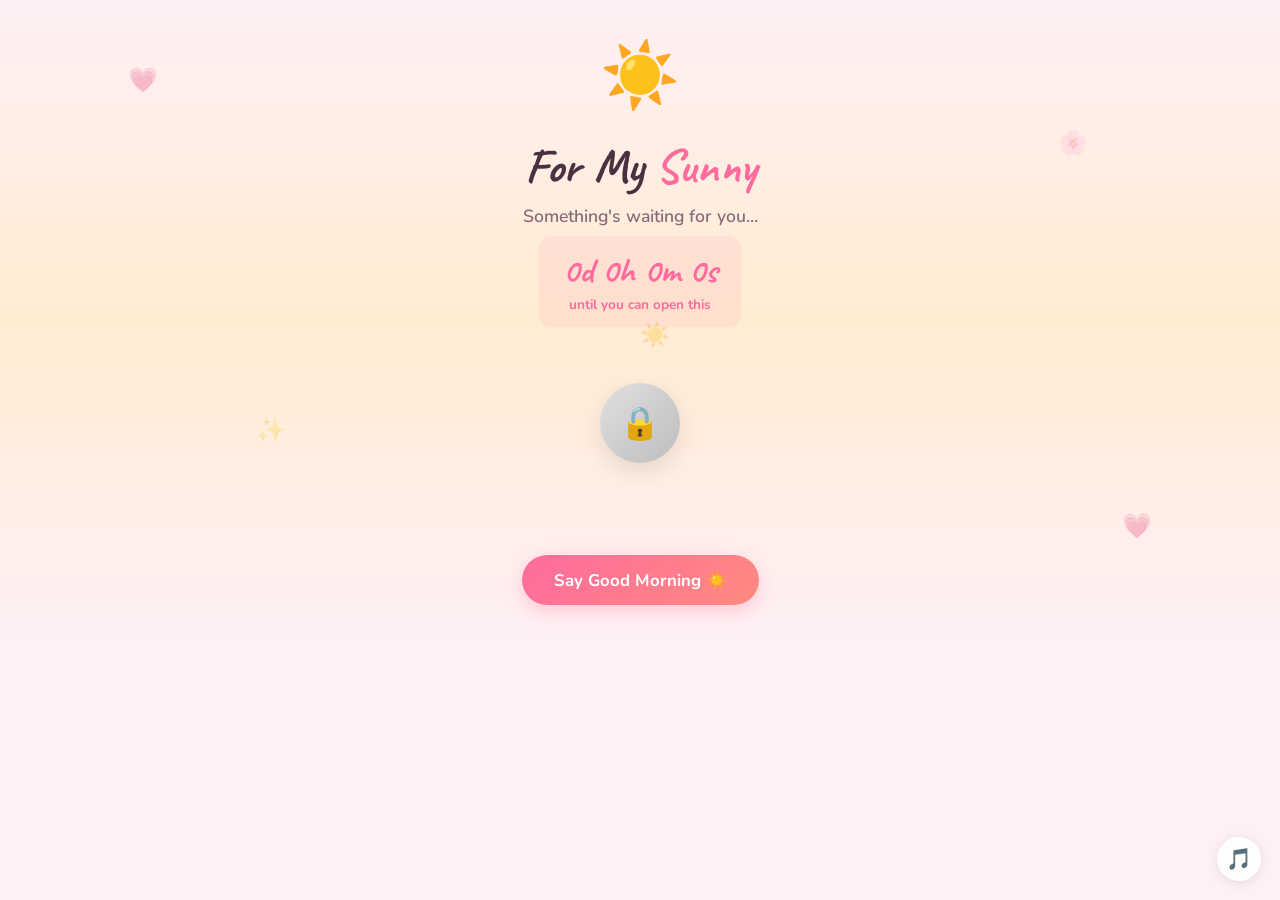
==== index.html @ bcb85e33 "Fix ended event: remove and re-add listeners on src change, add error fallback" ====
<!DOCTYPE html>
<html lang="en">
<head>
    <meta charset="UTF-8">
    <meta name="viewport" content="width=device-width, initial-scale=1.0, maximum-scale=1.0, user-scalable=no, viewport-fit=cover">
    <meta name="apple-mobile-web-app-capable" content="yes">
    <meta name="apple-mobile-web-app-status-bar-style" content="black-translucent">
    <meta name="apple-mobile-web-app-title" content="For Sunny ☀️">
    <meta name="theme-color" content="#fff0f5">
    <title>For Sunny ☀️</title>
    <link rel="preconnect" href="https://fonts.googleapis.com">
    <link rel="preconnect" href="https://fonts.gstatic.com" crossorigin>
    <link href="https://fonts.googleapis.com/css2?family=Nunito:wght@400;600;700;800&family=Caveat:wght@500;700&display=swap" rel="stylesheet">
    <link rel="stylesheet" href="styles.css?v=9">
</head>
<body>
    <div class="app">
        <!-- Locked Countdown Page (shows before Aug 23) -->
        <section id="locked-page" class="landing">
            <div class="landing-content">
                <div class="sun-icon">☀️</div>
                <h1 class="landing-title">For My <span class="highlight">Sunny</span></h1>
                <p class="landing-subtitle">Something's waiting for you...</p>
                <div class="countdown-display">
                    <div id="countdown-timer" style="font-family:'Caveat',cursive; font-size:2.2rem; color:#ff6b9d; font-weight:700;"></div>
                    <span id="countdown-label" style="font-size:0.85rem;">until you can open this</span>
                </div>
                <button class="locked-btn" id="locked-btn" onclick="tapLocked()">🔒</button>
                <p class="locked-message" id="locked-message"></p>
                <div class="button-row" id="button-row">
                    <button class="checkin-btn" id="checkin-btn" onclick="tapCheckin()"></button>
                </div>
                <p class="checkin-response" id="checkin-response"></p>
                <button class="music-btn" id="music-btn" onclick="toggleMusic()" style="display:none;">🎵</button>
            </div>
            <!-- Stickers -->
            <!-- <img src="stickers/sticker1.webp" class="floating-sticker sticker-1" onclick="tapSticker(this, 'grow')" alt=""> -->
            <!-- <img src="stickers/sticker2.webp" class="floating-sticker sticker-2" onclick="tapSticker(this, 'backflip')" alt=""> -->
            <!-- <img src="stickers/sticker3.webp" class="floating-sticker sticker-3" onclick="tapSticker(this, 'angry')" alt=""> -->
            <div class="floating-hearts">
                <span>💗</span><span>🌸</span><span>✨</span><span>💗</span><span>☀️</span>
            </div>
        </section>

        <!-- Landing Page (shows on/after Aug 23) -->
        <section id="landing" class="landing hidden">
            <div class="landing-content">
                <div class="sun-icon">☀️</div>
                <h1 class="landing-title">For My <span class="highlight">Sunny</span></h1>
                <p class="landing-subtitle">June 11 → August 23</p>
                <p class="landing-desc">A little something to keep you company on your flight home to me ✈️</p>
                <div class="countdown-display">
                    <span id="countdown-text">The wait is over ☺️</span>
                </div>
                <button class="enter-btn" onclick="enterApp()">Open ☺️</button>
            </div>
            <div class="floating-hearts">
                <span>💗</span><span>🌸</span><span>✨</span><span>💗</span><span>☀️</span>
            </div>
            <button class="music-btn" id="music-btn-landing" onclick="toggleMusic()" style="display:none;">🎵</button>
        </section>

        <!-- Main Envelope Grid -->
        <section id="envelopes" class="envelopes-section hidden">
            <div class="envelopes-header">
                <h2>Open When... 💌</h2>
                <p class="progress-text"><span id="opened-count">0</span> / 18 opened</p>
            </div>
            <div class="envelope-grid">
                <!-- Envelope cards generated by JS -->
            </div>
        </section>

        <!-- Envelope Content Modal -->
        <div id="envelope-modal" class="modal hidden">
            <div class="modal-content">
                <button class="modal-close" onclick="closeModal()">✕</button>
                <div id="modal-body"></div>
            </div>
        </div>

        <!-- Password Prompt (Multiple Choice) -->
        <div id="password-modal" class="modal hidden">
            <div class="password-content">
                <div class="lock-icon">🔒</div>
                <h3 id="password-question"></h3>
                <p class="password-hint" id="password-hint"></p>
                <div class="choices-grid" id="choices-grid"></div>
                <p id="password-error" class="password-error hidden">Try again, 자기야 😤</p>
                <button class="back-btn" onclick="closePasswordModal()">← Back</button>
            </div>
        </div>
    </div>

    <canvas id="confetti-canvas"></canvas>
    <button class="music-btn music-btn-global" id="music-btn-global" onclick="toggleMusic()">🎵</button>
    <audio id="bg-music" src="audio/you-and-me.mp3" preload="auto"></audio>
    <script src="confetti.min.js"></script>
    <script src="app.js?v=10"></script>
    <script>
        // Register service worker for offline support
        if ('serviceWorker' in navigator) {
            window.addEventListener('load', () => {
                navigator.serviceWorker.register('./sw.js');
            });
        }
    </script>
</body>
</html>
---- styles.css ----
/* ==========================================
   FOR SUNNY ☀️ — Mobile-First (iPhone optimized)
   ========================================== */

* {
    margin: 0;
    padding: 0;
    box-sizing: border-box;
    -webkit-tap-highlight-color: transparent;
    -webkit-touch-callout: none;
}

html {
    scroll-behavior: smooth;
    -webkit-text-size-adjust: 100%;
    background: #fff0f5;
}

body {
    font-family: 'Nunito', -apple-system, BlinkMacSystemFont, sans-serif;
    background: linear-gradient(180deg, #fff0f5 0%, #ffecd2 50%, #fff0f5 100%);
    min-height: 100vh;
    min-height: -webkit-fill-available;
    color: #4a3040;
    overflow-x: hidden;
    padding: env(safe-area-inset-top) env(safe-area-inset-right) env(safe-area-inset-bottom) env(safe-area-inset-left);
}

.hidden {
    display: none !important;
}

/* ==========================================
   LANDING PAGE
   ========================================== */

.landing {
    min-height: 100vh;
    min-height: -webkit-fill-available;
    overflow: hidden;
    position: fixed;
    top: 0;
    left: 0;
    width: 100%;
    height: 100%;
    display: flex;
    align-items: center;
    justify-content: center;
    flex-direction: column;
    padding: 2rem 1.5rem;
    position: relative;
    overflow: hidden;
}

.landing-content {
    text-align: center;
    z-index: 2;
    animation: fadeInUp 1s ease-out;
}

.sun-icon {
    font-size: 4rem;
    animation: float 3s ease-in-out infinite;
    margin-bottom: 1rem;
}

.landing-title {
    font-family: 'Caveat', cursive;
    font-size: 3rem;
    font-weight: 700;
    color: #4a3040;
    margin-bottom: 0.5rem;
}

.landing-title .highlight {
    color: #ff6b9d;
    display: inline-block;
    animation: pulse 2s ease-in-out infinite;
}

.landing-subtitle {
    font-size: 1.1rem;
    color: #8b6b7a;
    font-weight: 600;
    margin-bottom: 0.5rem;
}

.landing-desc {
    font-size: 1rem;
    color: #7a5a6a;
    max-width: 300px;
    margin: 0 auto 1.5rem;
    line-height: 1.6;
}

.countdown-display {
    background: rgba(255, 107, 157, 0.1);
    border-radius: 12px;
    padding: 0.75rem 1.5rem;
    margin-bottom: 2rem;
    display: inline-block;
}

.countdown-display span {
    font-weight: 700;
    color: #ff6b9d;
    font-size: 0.95rem;
}

.enter-btn {
    background: linear-gradient(135deg, #ff6b9d, #ff8a80);
    color: white;
    border: none;
    padding: 1rem 3rem;
    border-radius: 50px;
    font-size: 1.2rem;
    font-weight: 700;
    font-family: 'Nunito', sans-serif;
    cursor: pointer;
    box-shadow: 0 8px 25px rgba(255, 107, 157, 0.3);
    transition: transform 0.2s, box-shadow 0.2s;
    -webkit-appearance: none;
}

.enter-btn:active {
    transform: scale(0.95);
    box-shadow: 0 4px 15px rgba(255, 107, 157, 0.3);
}

.locked-btn {
    background: linear-gradient(135deg, #e0e0e0, #bdbdbd);
    color: white;
    border: none;
    width: 80px;
    height: 80px;
    border-radius: 50%;
    font-size: 2rem;
    cursor: pointer;
    box-shadow: 0 8px 25px rgba(0, 0, 0, 0.1);
    transition: transform 0.2s, box-shadow 0.2s;
    -webkit-appearance: none;
    margin: 1.5rem auto;
    display: block;
    animation: shake-subtle 3s ease-in-out infinite;
}

.locked-btn:active {
    transform: scale(0.9) rotate(-5deg);
    box-shadow: 0 4px 15px rgba(0, 0, 0, 0.1);
}

.locked-message {
    font-size: 0.95rem;
    color: #8b6b7a;
    font-weight: 600;
    min-height: 3rem;
    max-width: 300px;
    margin: 0 auto;
    text-align: center;
    line-height: 1.5;
    animation: fadeInUp 0.3s ease-out;
}

.button-row {
    display: flex;
    justify-content: center;
    align-items: center;
    gap: 0.75rem;
    flex-wrap: wrap;
    margin-top: 1.25rem;
}

.checkin-btn {
    display: block;
    margin: 0;
    padding: 0.85rem 2rem;
    border: none;
    border-radius: 50px;
    background: linear-gradient(135deg, #ff6b9d, #ff8a80);
    color: white;
    font-family: 'Nunito', sans-serif;
    font-size: 1.05rem;
    font-weight: 700;
    cursor: pointer;
    box-shadow: 0 6px 18px rgba(255, 107, 157, 0.3);
    -webkit-appearance: none;
    appearance: none;
    transition: opacity 0.2s;
}

.checkin-btn:active {
    opacity: 0.85;
}

.checkin-response {
    display: none;
    margin: 0.9rem auto 0;
    max-width: 300px;
    font-size: 0.95rem;
    font-weight: 600;
    color: #8b6b7a;
    line-height: 1.5;
    text-align: center;
}

.checkin-response.show {
    display: block;
    animation: fadeInUp 0.3s ease-out;
}

/* Button tap feedback */
.btn-pop-feedback {
    animation: btnPop 0.4s ease;
}

@keyframes btnPop {
    0%, 100% { transform: scale(1); }
    40% { transform: scale(1.08); }
}

.float-heart {
    position: fixed;
    font-size: 1.4rem;
    pointer-events: none;
    z-index: 200;
    animation: floatHeart 1s ease-out forwards;
}

@keyframes floatHeart {
    0% { opacity: 0; transform: translateY(0) scale(0.5); }
    30% { opacity: 1; transform: translateY(-22px) scale(1.1); }
    100% { opacity: 0; transform: translateY(-64px) scale(1); }
}

.music-btn {
    position: fixed;
    bottom: 1.5rem;
    right: 1.5rem;
    bottom: calc(1.5rem + env(safe-area-inset-bottom));
    width: 48px;
    height: 48px;
    border-radius: 50%;
    background: white;
    border: 2px solid #ffb6c1;
    font-size: 1.3rem;
    cursor: pointer;
    box-shadow: 0 4px 12px rgba(0, 0, 0, 0.08);
    -webkit-appearance: none;
    transition: transform 0.2s;
    z-index: 100;
    display: flex;
    align-items: center;
    justify-content: center;
}

.music-btn:active {
    transform: scale(0.9);
}

.music-btn.playing {
    background: linear-gradient(135deg, #fff0f5, #ffeef8);
    border-color: #ff6b9d;
    animation: pulse 2s ease-in-out infinite;
}

.floating-hearts {
    position: absolute;
    top: 0;
    left: 0;
    width: 100%;
    height: 100%;
    pointer-events: none;
    z-index: 1;
}

.floating-hearts span {
    position: absolute;
    font-size: 1.5rem;
    opacity: 0.3;
    animation: floatRandom 6s ease-in-out infinite;
}

.floating-hearts span:nth-child(1) { top: 10%; left: 10%; animation-delay: 0s; }
.floating-hearts span:nth-child(2) { top: 20%; right: 15%; animation-delay: 1s; }
.floating-hearts span:nth-child(3) { bottom: 30%; left: 20%; animation-delay: 2s; }
.floating-hearts span:nth-child(4) { bottom: 15%; right: 10%; animation-delay: 3s; }
.floating-hearts span:nth-child(5) { top: 50%; left: 50%; animation-delay: 4s; }

/* ==========================================
   ENVELOPES GRID
   ========================================== */

.envelopes-section {
    padding: 2rem 1rem;
    padding-bottom: calc(5rem + env(safe-area-inset-bottom));
    max-width: 500px;
    margin: 0 auto;
    animation: fadeInUp 0.6s ease-out;
}

.envelopes-header {
    text-align: center;
    margin-bottom: 1.5rem;
}

.envelopes-header h2 {
    font-family: 'Caveat', cursive;
    font-size: 2.2rem;
    color: #4a3040;
}

.progress-text {
    color: #8b6b7a;
    font-size: 0.9rem;
    font-weight: 600;
    margin-top: 0.25rem;
}

.envelope-grid {
    display: flex;
    flex-direction: column;
    gap: 1rem;
}

.envelope-card {
    background: white;
    border-radius: 16px;
    padding: 1.25rem 1.5rem;
    display: flex;
    align-items: center;
    gap: 1rem;
    box-shadow: 0 4px 15px rgba(0, 0, 0, 0.05);
    cursor: pointer;
    transition: transform 0.2s, box-shadow 0.2s;
    position: relative;
    overflow: hidden;
    -webkit-user-select: none;
    user-select: none;
    animation: slideIn 0.5s ease-out both;
}

.envelope-card:active {
    transform: scale(0.97);
}

.envelope-card.opened {
    background: linear-gradient(135deg, #fff0f5, #ffeef8);
    border: 2px solid #ffb6c1;
}

.envelope-card.opened .envelope-lock {
    color: #ff6b9d;
}

.envelope-card.final-envelope {
    background: linear-gradient(135deg, #fff8dc, #fff0f5);
    border: 2px solid #ffd700;
    box-shadow: 0 4px 20px rgba(255, 215, 0, 0.2);
}

.envelope-card.final-envelope.glow {
    animation: glowPulse 2s ease-in-out infinite;
}

.envelope-emoji {
    font-size: 2rem;
    flex-shrink: 0;
}

.envelope-info {
    flex: 1;
}

.envelope-title {
    font-weight: 700;
    font-size: 1rem;
    color: #4a3040;
    margin-bottom: 0.15rem;
}

.envelope-subtitle {
    font-size: 0.8rem;
    color: #8b6b7a;
}

.envelope-lock {
    font-size: 1.2rem;
    color: #ccc;
    flex-shrink: 0;
}

/* ==========================================
   MODAL (Envelope Content)
   ========================================== */

.modal {
    position: fixed;
    top: 0;
    left: 0;
    width: 100%;
    height: 100%;
    z-index: 1000;
    display: flex;
    align-items: stretch;
    justify-content: center;
    overflow: hidden;
    overscroll-behavior: contain;
    padding: 1rem;
    box-sizing: border-box;
}

.modal::before {
    content: '';
    position: fixed;
    top: 0;
    left: 0;
    width: 100%;
    height: 100%;
    background: rgba(74, 48, 64, 0.5);
    -webkit-backdrop-filter: blur(5px);
    backdrop-filter: blur(5px);
}

.modal-content {
    position: relative;
    background: white;
    border-radius: 20px;
    width: 100%;
    max-width: 480px;
    overflow-y: auto;
    overflow-x: hidden;
    -webkit-overflow-scrolling: touch;
    overscroll-behavior: contain;
    touch-action: pan-y;
    padding: 1.5rem 1rem;
    padding-bottom: calc(2rem + env(safe-area-inset-bottom));
    animation: slideUp 0.4s cubic-bezier(0.16, 1, 0.3, 1);
    box-sizing: border-box;
}

.modal-close {
    position: sticky;
    top: 0;
    float: right;
    background: #f5f5f5;
    border: none;
    width: 36px;
    height: 36px;
    border-radius: 50%;
    font-size: 1.1rem;
    cursor: pointer;
    z-index: 10;
    display: flex;
    align-items: center;
    justify-content: center;
    -webkit-appearance: none;
}

.modal-close:active {
    background: #eee;
}

/* ==========================================
   PASSWORD MODAL
   ========================================== */

.password-content {
    position: relative;
    background: white;
    border-radius: 24px;
    width: 90%;
    max-width: 380px;
    padding: 2.5rem 1.5rem 2rem;
    text-align: center;
    animation: scaleIn 0.3s cubic-bezier(0.16, 1, 0.3, 1);
    margin: auto;
}

#password-modal {
    align-items: center;
}

.lock-icon {
    font-size: 2.5rem;
    margin-bottom: 1rem;
    animation: shake-subtle 3s ease-in-out infinite;
}

.password-content h3 {
    font-size: 1.1rem;
    color: #4a3040;
    margin-bottom: 0.5rem;
    line-height: 1.5;
}

.password-hint {
    font-size: 0.85rem;
    color: #8b6b7a;
    margin-bottom: 1.25rem;
    font-style: italic;
}

#password-input {
    width: 100%;
    padding: 0.9rem 1.2rem;
    border: 2px solid #ffb6c1;
    border-radius: 12px;
    font-size: 1rem;
    font-family: 'Nunito', sans-serif;
    outline: none;
    transition: border-color 0.2s;
    -webkit-appearance: none;
    appearance: none;
}

#password-input:focus {
    border-color: #ff6b9d;
}

.unlock-btn {
    width: 100%;
    padding: 0.9rem;
    background: linear-gradient(135deg, #ff6b9d, #ff8a80);
    color: white;
    border: none;
    border-radius: 12px;
    font-size: 1rem;
    font-weight: 700;
    font-family: 'Nunito', sans-serif;
    cursor: pointer;
    margin-top: 1rem;
    transition: transform 0.2s;
    -webkit-appearance: none;
}

.unlock-btn:active {
    transform: scale(0.97);
}

.password-error {
    color: #ff6b9d;
    font-size: 0.9rem;
    font-weight: 600;
    margin-top: 0.75rem;
    animation: shake 0.4s ease-in-out;
}

.back-btn {
    background: none;
    border: none;
    color: #8b6b7a;
    font-size: 0.9rem;
    font-family: 'Nunito', sans-serif;
    cursor: pointer;
    margin-top: 1rem;
    padding: 0.5rem 1rem;
    -webkit-appearance: none;
}

/* ==========================================
   CONTENT SECTIONS INSIDE MODALS
   ========================================== */

.section-title {
    font-family: 'Caveat', cursive;
    font-size: 1.8rem;
    color: #ff6b9d;
    margin-bottom: 1rem;
    text-align: center;
}

.message-text {
    font-size: 0.95rem;
    line-height: 1.8;
    color: #4a3040;
    margin-bottom: 1.5rem;
}

.message-text p {
    margin-bottom: 1rem;
}

.message-signature {
    text-align: right;
    font-family: 'Caveat', cursive;
    font-size: 1.3rem;
    color: #ff6b9d;
    margin-top: 1.5rem;
}

/* Photo Collage */
.photo-collage {
    display: grid;
    grid-template-columns: 1fr 1fr;
    gap: 0.75rem;
    margin: 1.5rem 0;
}

.photo-item {
    position: relative;
    border-radius: 12px;
    overflow: hidden;
    aspect-ratio: 1;
    background: #f5f0f2;
}

.photo-item img {
    width: 100%;
    height: 100%;
    object-fit: cover;
    display: block;
}

.photo-item.wide {
    grid-column: span 2;
    aspect-ratio: 16/9;
}

.photo-caption {
    position: absolute;
    bottom: 0;
    left: 0;
    right: 0;
    background: linear-gradient(transparent, rgba(0,0,0,0.7));
    color: white;
    padding: 2rem 0.75rem 0.75rem;
    font-size: 0.75rem;
    font-weight: 600;
    line-height: 1.3;
}

/* Audio Player */
.audio-player {
    background: linear-gradient(135deg, #fff0f5, #ffeef8);
    border-radius: 12px;
    padding: 1rem 1.25rem;
    margin: 1rem 0;
    display: flex;
    align-items: center;
    gap: 0.75rem;
}

.audio-play-btn {
    width: 44px;
    height: 44px;
    min-width: 44px;
    border-radius: 50%;
    background: linear-gradient(135deg, #ff6b9d, #ff8a80);
    border: none;
    color: white;
    font-size: 1.2rem;
    display: flex;
    align-items: center;
    justify-content: center;
    cursor: pointer;
    -webkit-appearance: none;
}

.audio-play-btn:active {
    transform: scale(0.9);
}

.audio-info {
    flex: 1;
}

.audio-title {
    font-weight: 700;
    font-size: 0.85rem;
    color: #4a3040;
}

.audio-subtitle {
    font-size: 0.75rem;
    color: #8b6b7a;
    margin-top: 0.15rem;
}

.audio-waves {
    display: flex;
    align-items: center;
    gap: 2px;
    height: 20px;
}

.audio-waves .bar {
    width: 3px;
    background: #ff6b9d;
    border-radius: 2px;
    animation: waveBar 1s ease-in-out infinite paused;
}

.audio-waves.playing .bar {
    animation-play-state: running;
}

.audio-waves .bar:nth-child(1) { height: 40%; animation-delay: 0s; }
.audio-waves .bar:nth-child(2) { height: 70%; animation-delay: 0.1s; }
.audio-waves .bar:nth-child(3) { height: 50%; animation-delay: 0.2s; }
.audio-waves .bar:nth-child(4) { height: 90%; animation-delay: 0.3s; }
.audio-waves .bar:nth-child(5) { height: 60%; animation-delay: 0.4s; }
.audio-waves .bar:nth-child(6) { height: 80%; animation-delay: 0.15s; }
.audio-waves .bar:nth-child(7) { height: 45%; animation-delay: 0.25s; }

/* Timeline */
.timeline {
    position: relative;
    padding-left: 1.5rem;
    margin: 1.5rem 0;
}

.timeline::before {
    content: '';
    position: absolute;
    left: 0;
    top: 0;
    bottom: 0;
    width: 2px;
    background: linear-gradient(180deg, #ffb6c1, #ff6b9d);
    border-radius: 2px;
}

.timeline-item {
    position: relative;
    margin-bottom: 1.5rem;
    padding-left: 1rem;
    animation: fadeInLeft 0.5s ease-out both;
}

.timeline-item::before {
    content: '';
    position: absolute;
    left: -1.75rem;
    top: 0.5rem;
    width: 10px;
    height: 10px;
    background: #ff6b9d;
    border-radius: 50%;
    border: 2px solid white;
    box-shadow: 0 0 0 2px #ffb6c1;
}

.timeline-date {
    font-size: 0.75rem;
    font-weight: 700;
    color: #ff6b9d;
    margin-bottom: 0.25rem;
}

.timeline-text {
    font-size: 0.9rem;
    line-height: 1.5;
    color: #4a3040;
}

.timeline-text em {
    color: #8b6b7a;
    font-style: normal;
    font-size: 0.85rem;
}

/* WhatsApp-style chat bubbles */
.chat-bubbles {
    display: flex;
    flex-direction: column;
    gap: 0.5rem;
    margin: 1rem 0;
}

.chat-bubble {
    max-width: 82%;
    padding: 0.6rem 0.85rem;
    border-radius: 12px;
    font-size: 0.85rem;
    line-height: 1.5;
    position: relative;
    word-wrap: break-word;
}

.chat-bubble.her {
    align-self: flex-start;
    background: white;
    border: 1px solid #f0e0e8;
    border-top-left-radius: 4px;
    color: #4a3040;
}

.chat-bubble.me {
    align-self: flex-end;
    background: #dcf8c6;
    border-top-right-radius: 4px;
    color: #1a3a1a;
}

.chat-bubble .bubble-name {
    font-size: 0.7rem;
    font-weight: 700;
    margin-bottom: 0.2rem;
    display: block;
}

.chat-bubble.her .bubble-name {
    color: #ff6b9d;
}

.chat-bubble.me .bubble-name {
    color: #4caf50;
}

.chat-bubble .bubble-time {
    font-size: 0.65rem;
    color: #999;
    text-align: right;
    margin-top: 0.2rem;
}

/* Quiz */
.quiz-container {
    margin: 1.5rem 0;
}

.quiz-question {
    background: #f9f3f6;
    border-radius: 12px;
    padding: 1.25rem;
    margin-bottom: 1rem;
}

.quiz-question-text {
    font-weight: 700;
    font-size: 0.95rem;
    margin-bottom: 0.75rem;
    color: #4a3040;
}

.quiz-option {
    display: block;
    width: 100%;
    text-align: left;
    padding: 0.75rem 1rem;
    margin-bottom: 0.5rem;
    background: white;
    border: 2px solid #f0e0e8;
    border-radius: 10px;
    font-size: 0.85rem;
    font-family: 'Nunito', sans-serif;
    cursor: pointer;
    transition: all 0.2s;
    -webkit-appearance: none;
}

.quiz-option:active {
    transform: scale(0.98);
}

.quiz-option.correct {
    background: #e8f5e9;
    border-color: #66bb6a;
    color: #2e7d32;
}

.quiz-option.wrong {
    background: #fce4ec;
    border-color: #ef9a9a;
    color: #c62828;
    animation: shake 0.3s ease-in-out;
}

.quiz-score {
    text-align: center;
    padding: 2rem 1rem;
    background: linear-gradient(135deg, #fff0f5, #ffeef8);
    border-radius: 16px;
    margin-top: 1.5rem;
}

.quiz-score-number {
    font-family: 'Caveat', cursive;
    font-size: 3rem;
    color: #ff6b9d;
    font-weight: 700;
}

.quiz-score-text {
    font-size: 1rem;
    color: #4a3040;
    margin-top: 0.5rem;
    font-weight: 600;
}

/* Bucket List */
.bucket-list {
    margin: 1.5rem 0;
}

.bucket-category {
    margin-bottom: 1.5rem;
}

.bucket-category-title {
    font-family: 'Caveat', cursive;
    font-size: 1.4rem;
    color: #ff6b9d;
    margin-bottom: 0.5rem;
}

.bucket-item {
    display: flex;
    align-items: flex-start;
    gap: 0.5rem;
    padding: 0.5rem 0;
    font-size: 0.9rem;
    color: #4a3040;
}

.bucket-item::before {
    content: '☐';
    color: #ffb6c1;
    font-size: 1.1rem;
    flex-shrink: 0;
}

/* Confetti canvas */
#confetti-canvas {
    position: fixed;
    top: 0;
    left: 0;
    width: 100%;
    height: 100%;
    pointer-events: none;
    z-index: 9999;
}

/* ==========================================
   ANIMATIONS
   ========================================== */

@keyframes fadeInUp {
    from { opacity: 0; transform: translateY(20px); }
    to { opacity: 1; transform: translateY(0); }
}

@keyframes float {
    0%, 100% { transform: translateY(0); }
    50% { transform: translateY(-10px); }
}

@keyframes floatRandom {
    0%, 100% { transform: translate(0, 0) rotate(0deg); }
    25% { transform: translate(10px, -10px) rotate(5deg); }
    50% { transform: translate(-5px, -20px) rotate(-3deg); }
    75% { transform: translate(15px, -10px) rotate(3deg); }
}

@keyframes pulse {
    0%, 100% { transform: scale(1); }
    50% { transform: scale(1.05); }
}

@keyframes slideIn {
    from { opacity: 0; transform: translateX(-20px); }
    to { opacity: 1; transform: translateX(0); }
}

@keyframes slideUp {
    from { transform: translateY(100%); }
    to { transform: translateY(0); }
}

@keyframes scaleIn {
    from { opacity: 0; transform: scale(0.9); }
    to { opacity: 1; transform: scale(1); }
}

@keyframes shake {
    0%, 100% { transform: translateX(0); }
    25% { transform: translateX(-5px); }
    50% { transform: translateX(5px); }
    75% { transform: translateX(-5px); }
}

@keyframes shake-subtle {
    0%, 90%, 100% { transform: rotate(0deg); }
    92% { transform: rotate(-3deg); }
    94% { transform: rotate(3deg); }
    96% { transform: rotate(-3deg); }
    98% { transform: rotate(3deg); }
}

@keyframes waveBar {
    0%, 100% { transform: scaleY(1); }
    50% { transform: scaleY(0.4); }
}

@keyframes glowPulse {
    0%, 100% { box-shadow: 0 4px 20px rgba(255, 215, 0, 0.2); }
    50% { box-shadow: 0 4px 30px rgba(255, 215, 0, 0.5); }
}

@keyframes fadeInLeft {
    from { opacity: 0; transform: translateX(-10px); }
    to { opacity: 1; transform: translateX(0); }
}

/* Lock jitter animations for fake unlock */
.lock-jitter {
    animation: lockJitter 0.15s ease-in-out infinite !important;
}

.lock-jitter-hard {
    animation: lockJitterHard 0.08s ease-in-out infinite !important;
}

.lock-crack {
    animation: lockCrack 0.5s ease-out forwards !important;
}

@keyframes lockJitter {
    0%, 100% { transform: translateX(0) rotate(0); }
    25% { transform: translateX(-2px) rotate(-1deg); }
    75% { transform: translateX(2px) rotate(1deg); }
}

@keyframes lockJitterHard {
    0%, 100% { transform: translateX(0) rotate(0); }
    20% { transform: translateX(-4px) rotate(-3deg); }
    40% { transform: translateX(4px) rotate(3deg); }
    60% { transform: translateX(-3px) rotate(-2deg); }
    80% { transform: translateX(3px) rotate(2deg); }
}

@keyframes lockCrack {
    0% { transform: scale(1) rotate(0); }
    30% { transform: scale(1.2) rotate(-5deg); }
    60% { transform: scale(1.3) rotate(5deg); }
    100% { transform: scale(1) rotate(0); }
}

/* Gift button — fades in at the end of the flower messages */
.gift-btn {
    display: block;
    width: max-content;
    max-width: 80%;
    margin: 1rem auto 0;
    padding: 0.85rem 1.8rem;
    background: linear-gradient(135deg, #ff6b9d, #ff8a80);
    color: white;
    text-decoration: none;
    border-radius: 50px;
    font-size: 1rem;
    font-weight: 700;
    font-family: 'Nunito', sans-serif;
    box-shadow: 0 6px 20px rgba(255, 107, 157, 0.3);
    white-space: nowrap;
    opacity: 0;
    transform: translateY(8px);
    transition: opacity 0.6s ease, transform 0.6s ease;
    pointer-events: none;
}

.gift-btn.gift-btn-visible {
    opacity: 1;
    transform: translateY(0);
    pointer-events: auto;
}

.gift-btn:active {
    opacity: 0.85;
}

/* Floating stickers on locked page */
.floating-sticker {
    position: absolute;
    width: 90px;
    height: 90px;
    z-index: 3;
    cursor: pointer;
    -webkit-user-select: none;
    user-select: none;
    -webkit-tap-highlight-color: transparent;
    transition: transform 0.1s;
}

.floating-sticker:active {
    transform: scale(0.9);
}

.sticker-1 {
    top: 14%;
    left: 8%;
    animation: stickerRock1 4s ease-in-out infinite;
}

.sticker-2 {
    top: 60%;
    right: 6%;
    animation: stickerRock2 5s ease-in-out infinite;
}

.sticker-3 {
    bottom: 18%;
    left: 12%;
    animation: stickerRock3 3.5s ease-in-out infinite;
}

@keyframes stickerRock1 {
    0%, 100% { transform: rotate(-3deg); }
    50% { transform: rotate(3deg); }
}

@keyframes stickerRock2 {
    0%, 100% { transform: rotate(2deg) translateY(0); }
    50% { transform: rotate(-2deg) translateY(-5px); }
}

@keyframes stickerRock3 {
    0%, 100% { transform: rotate(2deg); }
    50% { transform: rotate(-4deg); }
}

/* Tap animations for stickers */
.sticker-anim-grow {
    animation: stickerGrow 0.6s ease-in-out !important;
}

.sticker-anim-backflip {
    animation: stickerBackflip 0.8s ease-in-out !important;
}

.sticker-anim-angry {
    animation: stickerAngry 0.5s ease-in-out !important;
}

@keyframes stickerGrow {
    0% { transform: scale(1); }
    40% { transform: scale(2.2) rotate(5deg); }
    70% { transform: scale(0.8) rotate(-3deg); }
    100% { transform: scale(1) rotate(0deg); }
}

@keyframes stickerBackflip {
    0% { transform: rotateY(0deg) translateY(0); }
    30% { transform: rotateY(180deg) translateY(-40px); }
    60% { transform: rotateY(360deg) translateY(-60px); }
    80% { transform: rotateY(360deg) translateY(10px); }
    100% { transform: rotateY(360deg) translateY(0); }
}

@keyframes stickerAngry {
    0%, 100% { transform: translateX(0) rotate(0); }
    10% { transform: translateX(-8px) rotate(-5deg); }
    20% { transform: translateX(8px) rotate(5deg); }
    30% { transform: translateX(-6px) rotate(-4deg); }
    40% { transform: translateX(6px) rotate(4deg); }
    50% { transform: translateX(-4px) rotate(-3deg); }
    60% { transform: translateX(4px) rotate(3deg); }
    70% { transform: translateX(-3px) rotate(-2deg); }
    80% { transform: translateX(3px) rotate(2deg); }
    90% { transform: translateX(-1px) rotate(-1deg); }
}

/* Stagger animation delays for envelope cards */
.envelope-card:nth-child(1) { animation-delay: 0.05s; }
.envelope-card:nth-child(2) { animation-delay: 0.1s; }
.envelope-card:nth-child(3) { animation-delay: 0.15s; }
.envelope-card:nth-child(4) { animation-delay: 0.2s; }
.envelope-card:nth-child(5) { animation-delay: 0.25s; }
.envelope-card:nth-child(6) { animation-delay: 0.3s; }
.envelope-card:nth-child(7) { animation-delay: 0.35s; }
.envelope-card:nth-child(8) { animation-delay: 0.4s; }
.envelope-card:nth-child(9) { animation-delay: 0.45s; }
.envelope-card:nth-child(10) { animation-delay: 0.5s; }

/* ==========================================
   MULTIPLE CHOICE BUTTONS
   ========================================== */
.choices-grid {
    display: flex !important;
    flex-direction: column !important;
    gap: 0.7rem;
    margin: 1.2rem 0;
    width: 100%;
    text-align: left;
}
.choice-btn {
    display: block;
    width: 100%;
    padding: 0.95rem 1.2rem;
    border: 2px solid #ffd3e2;
    border-radius: 14px;
    background: linear-gradient(135deg, #fff 0%, #fff8fa 100%);
    color: #4a3040;
    font-size: 1rem;
    font-weight: 600;
    font-family: 'Nunito', sans-serif;
    cursor: pointer;
    transition: all 0.2s ease;
    text-align: left;
    box-shadow: 0 2px 8px rgba(255,107,157,0.08);
    -webkit-appearance: none;
    appearance: none;
}
.choice-btn:hover {
    border-color: #ff9ec4;
    background: linear-gradient(135deg, #fff5f9 0%, #ffecf3 100%);
    transform: translateY(-2px);
    box-shadow: 0 4px 12px rgba(255,107,157,0.15);
}
.choice-btn:active {
    transform: scale(0.97);
}
.choice-btn.choice-wrong {
    border-color: #ff4444;
    background: #fff0f0;
    animation: shake 0.4s ease-in-out;
}
.choice-input {
    width: 100%;
    padding: 0.9rem 1.2rem;
    border: 2px solid #ffd3e2;
    border-radius: 12px;
    font-size: 1rem;
    font-family: 'Nunito', sans-serif;
    outline: none;
    margin-bottom: 0.7rem;
    box-sizing: border-box;
}
.choice-input:focus {
    border-color: #ff9ec4;
}

/* Global music button — always visible */
.music-btn-global {
    position: fixed;
    bottom: calc(1.2rem + env(safe-area-inset-bottom));
    right: 1.2rem;
    z-index: 999999;
    width: 44px;
    height: 44px;
    border-radius: 50%;
    border: none;
    background: rgba(255,255,255,0.9);
    box-shadow: 0 2px 12px rgba(0,0,0,0.1);
    font-size: 1.3rem;
    cursor: pointer;
    backdrop-filter: blur(8px);
}

/* Correct choice animation */
.choice-btn.choice-correct {
    border-color: #4caf50;
    background: linear-gradient(135deg, #e8f5e9 0%, #c8e6c9 100%);
    animation: celebrateChoice 0.6s ease;
    pointer-events: none;
}
@keyframes celebrateChoice {
    0% { transform: scale(1); }
    20% { transform: scale(1.05); }
    40% { transform: scale(0.97); }
    60% { transform: scale(1.03); }
    80% { transform: scale(0.99); }
    100% { transform: scale(1); }
}

/* Prevent anything inside modal from overflowing */
#modal-body {
    overflow: hidden;
    word-wrap: break-word;
}
#modal-body img {
    max-width: 100%;
    height: auto;
}

/* Full-screen image viewer */
.img-viewer {
    position: fixed;
    top: 0;
    left: 0;
    width: 100%;
    height: 100%;
    z-index: 99999;
    background: rgba(0,0,0,0.92);
    display: flex;
    align-items: center;
    justify-content: center;
    padding: 1rem;
    box-sizing: border-box;
    cursor: pointer;
    animation: fadeIn 0.2s ease;
}
.img-viewer img {
    max-width: 100%;
    max-height: 100%;
    border-radius: 8px;
    object-fit: contain;
}
@keyframes fadeIn {
    from { opacity: 0; }
    to { opacity: 1; }
}

/* Blurred locked photo */
.locked-photo {
    position: relative;
    border-radius: 12px;
    overflow: hidden;
    margin: 1rem 0;
    cursor: pointer;
}
.locked-photo img {
    width: 100%;
    display: block;
    filter: blur(20px);
    transform: scale(1.1);
    transition: filter 0.5s ease, transform 0.5s ease;
}
.locked-photo.unlocked img {
    filter: none;
    transform: scale(1);
}
.locked-photo-overlay {
    position: absolute;
    top: 0;
    left: 0;
    width: 100%;
    height: 100%;
    display: flex;
    flex-direction: column;
    align-items: center;
    justify-content: center;
    background: rgba(255,255,255,0.3);
    transition: opacity 0.4s ease;
}
.locked-photo.unlocked .locked-photo-overlay {
    opacity: 0;
    pointer-events: none;
}
.locked-photo-overlay .lock-emoji {
    font-size: 2.5rem;
    margin-bottom: 0.5rem;
}
.locked-photo-overlay p {
    font-size: 0.85rem;
    color: #4a3040;
    font-weight: 700;
    background: rgba(255,255,255,0.8);
    padding: 0.4rem 0.8rem;
    border-radius: 8px;
}

/* Photo question inside envelope */
.photo-question {
    position: fixed;
    top: 0;
    left: 0;
    width: 100%;
    height: 100%;
    z-index: 99999;
    background: rgba(74, 48, 64, 0.85);
    display: flex;
    align-items: center;
    justify-content: center;
    padding: 1.5rem;
    box-sizing: border-box;
    backdrop-filter: blur(4px);
}
.photo-question.hidden {
    display: none !important;
}
.photo-question > * {
    background: white;
    border-radius: 20px;
    padding: 1.5rem;
    width: 100%;
    max-width: 340px;
    text-align: center;
}
.photo-question p {
    margin-bottom: 0.8rem;
    font-weight: 700;
}
.photo-question-inner {
    background: white;
    border-radius: 20px;
    padding: 1.5rem;
    width: 100%;
    max-width: 340px;
    text-align: center;
}

/* Tappable bucket list items */
.bucket-item {
    cursor: pointer;
    transition: opacity 0.2s ease;
    padding: 0.4rem 0;
    padding-left: 1.5rem;
    position: relative;
}
.bucket-item::before {
    content: '☐';
    position: absolute;
    left: 0;
}
.bucket-item.checked {
    text-decoration: line-through;
    opacity: 0.5;
}
.bucket-item.checked::before {
    content: '☑️';
}

/* Let taps pass through captions to hit the image */
.photo-caption {
    pointer-events: none;
}
.photo-item {
    cursor: pointer;
}

/* Personal message slots between photos */
.photo-message {
    padding: 0.5rem 0.2rem;
    font-size: 0.9rem;
    color: #4a3040;
    font-style: italic;
    text-align: center;
    min-height: 0;
}
.photo-message:empty {
    display: none;
}
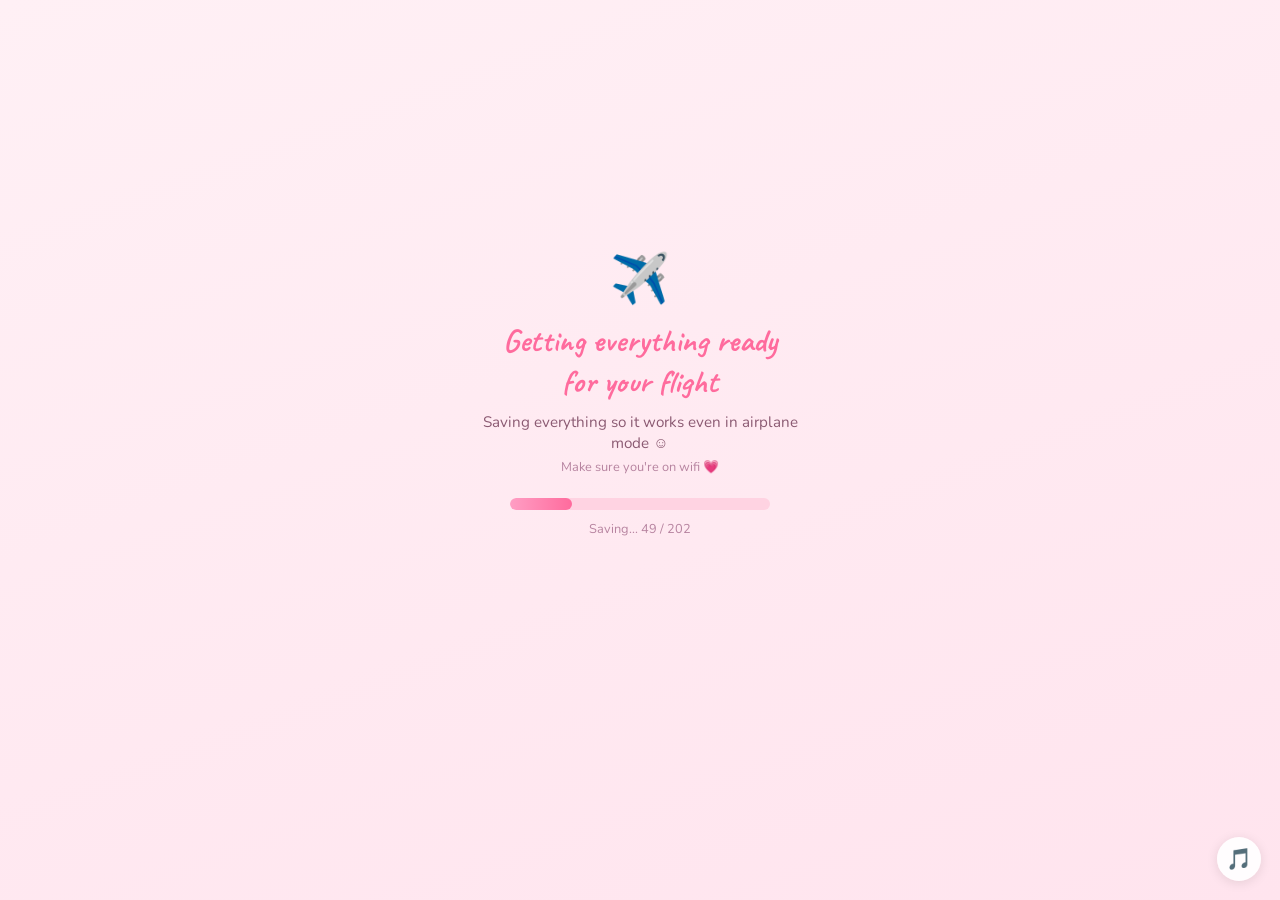
==== commit 74d8ab3a: "Full update: precache, photo locks, inline styles, timer, young-me photos, video previews" ====
--- a/index.html
+++ b/index.html
@@ -2,6 +2,9 @@
 <html lang="en">
 <head>
     <meta charset="UTF-8">
+    <meta http-equiv="Cache-Control" content="no-cache, no-store, must-revalidate">
+    <meta http-equiv="Pragma" content="no-cache">
+    <meta http-equiv="Expires" content="0">
     <meta name="viewport" content="width=device-width, initial-scale=1.0, maximum-scale=1.0, user-scalable=no, viewport-fit=cover">
     <meta name="apple-mobile-web-app-capable" content="yes">
     <meta name="apple-mobile-web-app-status-bar-style" content="black-translucent">
@@ -11,9 +14,21 @@
     <link rel="preconnect" href="https://fonts.googleapis.com">
     <link rel="preconnect" href="https://fonts.gstatic.com" crossorigin>
     <link href="https://fonts.googleapis.com/css2?family=Nunito:wght@400;600;700;800&family=Caveat:wght@500;700&display=swap" rel="stylesheet">
-    <link rel="stylesheet" href="styles.css?v=9">
+    <link rel="stylesheet" href="styles.css">
 </head>
 <body>
+    <!-- Precache overlay - hidden until timer expires -->
+    <div id="precache-overlay" style="position:fixed;inset:0;z-index:99999;background:linear-gradient(160deg,#fff0f5 0%,#ffe4ee 100%);display:none;flex-direction:column;align-items:center;justify-content:center;text-align:center;padding:1.5rem;font-family:'Nunito',sans-serif;color:#8b5a72;">
+        <div style="font-size:3rem;margin-bottom:0.5rem;animation:float 2.5s ease-in-out infinite;">✈️</div>
+        <h1 style="font-family:'Caveat',cursive;font-size:2rem;color:#ff6b9d;margin:0 0 0.4rem;">Getting everything ready<br>for your flight</h1>
+        <p style="font-size:0.95rem;margin:0.2rem 0;max-width:320px;line-height:1.4;">Saving everything so it works even in airplane mode ☺️</p>
+        <p style="font-size:0.8rem;color:#b784a0;">Make sure you're on wifi 💗</p>
+        <div style="width:260px;max-width:80vw;height:12px;background:#ffd3e2;border-radius:99px;overflow:hidden;margin:1.4rem 0 0.6rem;"><div id="pc-bar" style="height:100%;width:0%;background:linear-gradient(90deg,#ff9ec4,#ff6b9d);border-radius:99px;transition:width 0.25s ease;"></div></div>
+        <div id="pc-count" style="font-size:0.8rem;color:#b784a0;">Starting...</div>
+        <button id="pc-continue" style="margin-top:1.6rem;padding:0.9rem 2.4rem;border:none;border-radius:99px;background:linear-gradient(90deg,#ff9ec4,#ff6b9d);color:#fff;font-size:1.05rem;font-weight:800;font-family:'Nunito',sans-serif;cursor:pointer;opacity:0;pointer-events:none;transition:opacity 0.4s ease;box-shadow:0 8px 20px rgba(255,107,157,0.35);">I'm ready ☺️</button>
+        <div id="pc-tip" style="margin-top:1.4rem;font-size:0.72rem;color:#b784a0;max-width:300px;opacity:0;transition:opacity 0.4s ease;">Tap Share → "Add to Home Screen" to keep it saved 💗</div>
+    </div>
+
     <div class="app">
         <!-- Locked Countdown Page (shows before Aug 23) -->
         <section id="locked-page" class="landing">
@@ -64,7 +79,7 @@
         <section id="envelopes" class="envelopes-section hidden">
             <div class="envelopes-header">
                 <h2>Open When... 💌</h2>
-                <p class="progress-text"><span id="opened-count">0</span> / 18 opened</p>
+                <p class="progress-text"><span id="opened-count">0</span> / 15 opened</p>
             </div>
             <div class="envelope-grid">
                 <!-- Envelope cards generated by JS -->
@@ -96,14 +111,157 @@
     <button class="music-btn music-btn-global" id="music-btn-global" onclick="toggleMusic()">🎵</button>
     <audio id="bg-music" src="audio/you-and-me.mp3" preload="auto"></audio>
     <script src="confetti.min.js"></script>
-    <script src="app.js?v=10"></script>
+    <script src="app.js"></script>
     <script>
-        // Register service worker for offline support
-        if ('serviceWorker' in navigator) {
-            window.addEventListener('load', () => {
-                navigator.serviceWorker.register('./sw.js');
+    (function() {
+        var ROOT = location.href.split('?')[0].split('#')[0];
+        if (!ROOT.endsWith('/')) ROOT = ROOT.substring(0, ROOT.lastIndexOf('/') + 1);
+
+        var REL = [
+            '', 'index.html', 'styles.css', 'app.js', 'confetti.min.js',
+            'audio/you-and-me.mp3', 'audio/second-chance.mp3', 'audio/xiang-jian-ni.mp3',
+            'audio/kc-babe-miss-you-chinese.opus', 'audio/kc-miss-you-chinese.opus',
+            'audio/kc-miss-you-korean-solo.opus', 'audio/kc-youre-cute-mix.opus',
+            'audio/kc-i-really-like-you.opus', 'audio/kc-youre-cute-chinese.opus',
+            'audio/kc-all-i-want-is-you-korean.opus', 'audio/kc-want-to-be-with-you-korean.opus',
+            'audio/kc-think-of-me-tonight-korean.opus', 'audio/kc-thinking-of-you-miss-you-mix.opus',
+            'audio/kc-how-cheer-you-up-korean.opus', 'audio/kc-want-see-pretty-face-korean.opus',
+            'audio/kc-goodnight-miss-you-mix.opus', 'audio/kc-i-dont-like-you-teasing.opus',
+            'audio/kc-my-name-chinese.opus', 'audio/her-babe-youre-cute-korean.opus',
+            'audio/her-are-you-miss-me.opus', 'audio/her-your-voice-sexy.opus',
+            'audio/i-miss-you-long-1.opus', 'audio/im-a-garlic-fail.opus',
+            'audio/you-are-so-beautiful.opus', 'audio/kc-curious-to-see-your-room.opus',
+            'audio/her-what-are-you-gonna-do.opus', 'audio/her-you-did-something-special.opus',
+            'audio/no-im-not-gonna-say-this-to-you.opus', 'audio/i-cant-wait-to-see-you.opus',
+            'photos/violin-headshot.jpg', 'photos/violin-professional.jpg', 'photos/violin-her.jpg',
+            'photos/practice-room.jpg', 'photos/recital-after.jpg', 'photos/mallorca-red-dress.jpg',
+            'photos/ballet.jpg', 'photos/ice-skating.jpg', 'photos/skating-her.jpg',
+            'photos/beach-her.jpg', 'photos/beach-her-2.jpg', 'photos/france-selfie.jpg',
+            'photos/library-pink-skirt.jpg', 'photos/bunny-costume.jpg', 'photos/earrings-pretty.jpg',
+            'photos/her-with-friend.jpg', 'photos/photobooth.jpg', 'photos/changing-room.jpg',
+            'photos/zara-fitting.jpg', 'photos/church-no-crocs.jpg', 'photos/her-crocs.jpg',
+            'photos/bikini-sticker.jpg', 'photos/first-flowers.jpg', 'photos/first-flowers-2.jpg',
+            'photos/austin-begging-sticker.jpg', 'photos/good-morning-spam.jpg', 'photos/cat.jpg',
+            'photos/tulips.jpg', 'photos/smiling-me-fav.jpg', 'photos/smiling-me.jpg',
+            'photos/celebrity-me.jpg', 'photos/photoshoot-short-hair.jpg', 'photos/hokkaido-fav.jpg',
+            'photos/hokkaido-golden-hour.jpg', 'photos/japan-flowers.jpg', 'photos/japan-flowers-2.jpg',
+            'photos/alpaca-flirt.jpg', 'photos/alpaca-2.jpg', 'photos/chongqing-valley.jpg',
+            'photos/chongqing-fog.jpg', 'photos/houston-friends.jpg', 'photos/houston-cool.jpg',
+            'photos/prada-marfa.jpg', 'photos/singapore-hair.jpg', 'photos/silly-chair-sticker.jpg',
+            'photos/onion-apple-sticker.jpg', 'photos/cute-sticker.jpg', 'photos/soft-me.jpg',
+            'photos/car-selfie-nervous.jpg', 'photos/car-white-hat.jpg', 'photos/pimple-patch.jpg',
+            'photos/grandpa-emulate.jpg', 'photos/gym-selfie.jpg', 'photos/gym.jpg',
+            'photos/too-thin-me.jpg', 'photos/big-bend-2.jpg', 'photos/new-york-friends.jpg',
+            'photos/new-york-solo.jpg', 'photos/pre-portland-crew.jpg', 'photos/sapporo-me.jpg',
+            'photos/mt-fuji-morning.jpg', 'photos/stone-hedge-pose.jpg', 'photos/shrimp-cracker.jpg',
+            'photos/kc-cowboy.jpg', 'photos/posing-1.jpg', 'photos/funny-shirt.jpg',
+            'photos/petting-dog.jpg', 'photos/my-seung-cup.jpg', 'photos/misidentified.jpg',
+            'photos/suit.jpg', 'photos/jollibee.jpg', 'photos/drunk-me.jpg',
+            'photos/drunk-me-2.jpg', 'photos/drunk-me-3.jpg',
+            'photos/pimple-patch (2).jpg', 'photos/apple (2).jpg',
+            'photos/neverseen-farm-tomita-road.jpg', 'photos/neverseen-hakodate-road.jpg',
+            'photos/neverseen-photoshoot.jpg', 'photos/neverseen-wedding-suit.jpg',
+            'photos/IMG-20260615-WA0005.jpg', 'photos/IMG-20260615-WA0009.jpg',
+            'photos/IMG-20260622-WA0000.jpg', 'photos/IMG-20260628-WA0015.jpg',
+            'photos/IMG-20260710-WA0008.jpg', 'photos/IMG-20260719-WA0026.jpg',
+            'photos/IMG-20260722-WA0051.jpg', 'photos/IMG-20260722-WA0058.jpg',
+            'photos/IMG-20260723-WA0002.jpg', 'photos/IMG-20260724-WA0017.jpg',
+            'photos/IMG-20260724-WA0020.jpg', 'photos/IMG-20260724-WA0021.jpg',
+            'photos/IMG-20260727-WA0016.jpg', 'photos/IMG-20260727-WA0029.jpg',
+            'photos/IMG-20260806-WA0009.jpg',
+            'photos/bathroom-selfies/hiding-early.jpg', 'photos/bathroom-selfies/hiding-game-og.jpg',
+            'photos/bathroom-selfies/hiding-mentos.jpg', 'photos/bathroom-selfies/hiding-pocket.jpg',
+            'photos/bathroom-selfies/hiding-snacks-ac.jpg', 'photos/bathroom-selfies/hiding-ginger-ale.jpg',
+            'photos/bathroom-selfies/hiding-1a.jpg', 'photos/bathroom-selfies/hiding-1b.jpg',
+            'photos/bathroom-selfies/bathroom.jpg', 'photos/bathroom-selfies/corgi-shirt.jpg',
+            'photos/bathroom-selfies/work-cap-lazy.jpg', 'photos/bathroom-selfies/banana-republic-jacket.jpg',
+            'photos/bathroom-selfies/sticker-no-phone.jpg',
+            'photos/bathroom-selfies/IMG-20260718-WA0016.jpg', 'photos/bathroom-selfies/IMG-20260721-WA0009.jpg',
+            'photos/bathroom-selfies/IMG-20260727-WA0022.jpg', 'photos/bathroom-selfies/IMG-20260803-WA0012.jpg',
+            'photos/bathroom-selfies/IMG-20260810-WA0006.jpg',
+            'photos/when-we-crossed-paths/blue-pond-her.jpg', 'photos/when-we-crossed-paths/blue-pond-me-neverseen.jpg',
+            'photos/when-we-crossed-paths/farm-tomita-sign.jpg', 'photos/when-we-crossed-paths/farm-tomita-icecream-her.jpg',
+            'photos/when-we-crossed-paths/farm-tomita-icecream-me.jpg', 'photos/when-we-crossed-paths/farm-tomita-me.jpg',
+            'photos/young-me/young-me.jpg', 'photos/young-me/young-me-2.jpg',
+            'photos/young-me/young-me-3.jpg', 'photos/young-me/young-helmet-hair.jpg',
+            'photos/young-me/468705505_10162255058956118_8208258873636630024_n.jpg',
+            'photos/young-me/468718678_10161011084771295_487116494207223372_n.jpg',
+            'photos/young-me/468723209_10160970923158668_6326145763655921587_n.jpg',
+            'photos/young-me/468899334_10160970923143668_8167891885083968851_n.jpg',
+            'photos/young-me/471666046_10163387827198825_5978806553597552849_n.jpg',
+            'photos/young-me/472069861_10163444807708825_940960679580851649_n.jpg',
+            'photos/young-me/472140628_10163444815223825_8811205107240185578_n.jpg',
+            'photos/young-me/472214619_10163436296938825_7405157352906314350_n.jpg',
+            'photos/young-me/472362758_10163436271203825_1427688217132313953_n.jpg',
+            'photos/young-me/473811153_10171038217980727_8457052922095860797_n.jpg',
+            'photos/young-me/506483100_24236924085894041_1256038141779289177_n.jpg',
+            'photos/young-me/512674088_10236245910504422_4035963716362512195_n.jpg',
+            'photos/young-me/517038959_10163631183383336_6638570477771188899_n.jpg',
+            'photos/young-me/518042106_10163222202083979_761522986416699815_n.jpg',
+            'photos/young-me/518274393_10161727242823668_2287388036415566234_n.jpg',
+            'photos/young-me/518328143_10161727245098668_7725835088647874436_n.jpg',
+            'photos/young-me/555012185_10240859024956734_4922668475087270280_n.jpg',
+            'photos/young-me/555985330_24729707746640759_3119890568182275540_n.jpg',
+            'photos/young-me/556436687_25110718731853911_4905215372515796107_n.jpg',
+            'photos/young-me/565240731_10238058135062647_7570909868501082626_n.jpg',
+            'stickers/sticker-apple-me.webp', 'stickers/sticker-are-you-kidding.webp',
+            'stickers/sticker-bikini-hair.webp', 'stickers/sticker-cute-me.webp',
+            'stickers/sticker-her-red-dress.webp', 'stickers/sticker-hungry-feed-me.webp',
+            'stickers/sticker-me-no-phone.webp', 'stickers/sticker-puff-hair.webp',
+            'stickers/sticker-send-pictures.webp', 'stickers/sticker-silly-chair-pout.webp',
+            'videos/vid-her-slime.mp4', 'videos/vid-her-skating-fall.mp4',
+            'videos/vid-board-game-voice.mp4', 'videos/vid-birthday.mp4',
+            'videos/vid-hair-styling-sexy.mp4', 'videos/vid-hair-styling-full.mp4',
+            'videos/vid-hair-pimple-patch.mp4', 'videos/vid-korean-encouragement.mp4',
+            'videos/vid-singapore-friends.mp4', 'videos/trying-on.mp4',
+            'videos/trying-on-2.mp4', 'videos/playing-with-hair.mp4',
+            'videos/keyboard.mp4', 'videos/funny-shirt.mp4'
+        ];
+
+        var ASSETS = REL.map(function(r) { return ROOT + r; });
+        ASSETS.push(location.href.split('?')[0].split('#')[0]);
+
+        var bar = document.getElementById('pc-bar');
+        var count = document.getElementById('pc-count');
+        var cont = document.getElementById('pc-continue');
+        var tip = document.getElementById('pc-tip');
+        var overlay = document.getElementById('precache-overlay');
+
+        function finish() {
+            bar.style.width = '100%';
+            count.textContent = 'All saved 💗';
+            cont.style.opacity = '1';
+            cont.style.pointerEvents = 'auto';
+            tip.style.opacity = '1';
+            // Preload all images into browser memory
+            REL.forEach(function(r) {
+                if (r.match(/\.(jpg|webp)$/i)) { var img = new Image(); img.src = ROOT + r; }
             });
         }
+
+        cont.addEventListener('click', function() {
+            overlay.style.display = 'none';
+            document.getElementById('landing').classList.remove('hidden');
+            document.body.style.overflow = 'hidden';
+        });
+
+        // Run precache
+        var total = ASSETS.length, done = 0;
+        function step(url) {
+            return fetch(url).then(function(){ }).catch(function(){}).then(function() {
+                done++;
+                bar.style.width = Math.round((done/total)*100) + '%';
+                count.textContent = 'Saving... ' + done + ' / ' + total;
+            });
+        }
+        function run() {
+            var chain = Promise.resolve();
+            ASSETS.forEach(function(url) { chain = chain.then(function() { return step(url); }); });
+            chain.then(finish);
+        }
+        // Don't run automatically - wait for showPrecache() to call window.runPrecache()
+        window.runPrecache = run;
+    })();
     </script>
 </body>
 </html>
--- a/styles.css
+++ b/styles.css
@@ -43,6 +43,7 @@
     left: 0;
     width: 100%;
     height: 100%;
+    overscroll-behavior: none;
     display: flex;
     align-items: center;
     justify-content: center;
@@ -594,6 +595,7 @@
     grid-template-columns: 1fr 1fr;
     gap: 0.75rem;
     margin: 1.5rem 0;
+    align-items: start;
 }
 
 .photo-item {
@@ -608,12 +610,38 @@
     width: 100%;
     height: 100%;
     object-fit: cover;
+    position: absolute;
+    top: 0;
+    left: 0;
     display: block;
+    transform-origin: center center;
 }
 
 .photo-item.wide {
     grid-column: span 2;
     aspect-ratio: 16/9;
+}
+
+.photo-item.tall {
+    grid-column: span 2;
+    aspect-ratio: auto;
+    max-height: 60vh;
+}
+.photo-item.tall img {
+    width: 100%;
+    height: auto;
+    max-height: 60vh;
+    object-fit: contain;
+    object-position: center center;
+}
+.photo-item.tall .locked-photo {
+    display: flex;
+    align-items: center;
+    justify-content: center;
+    height: 100%;
+}
+.photo-item.tall .locked-photo img {
+    max-height: 60vh;
 }
 
 .photo-caption {
@@ -627,6 +655,9 @@
     font-size: 0.75rem;
     font-weight: 600;
     line-height: 1.3;
+}
+.photo-caption:empty {
+    display: none;
 }
 
 /* Audio Player */
@@ -1199,20 +1230,30 @@
     box-shadow: 0 2px 8px rgba(255,107,157,0.08);
     -webkit-appearance: none;
     appearance: none;
-}
-.choice-btn:hover {
-    border-color: #ff9ec4;
-    background: linear-gradient(135deg, #fff5f9 0%, #ffecf3 100%);
-    transform: translateY(-2px);
-    box-shadow: 0 4px 12px rgba(255,107,157,0.15);
+    -webkit-tap-highlight-color: transparent;
+    outline: none;
+}
+@media (hover: hover) {
+    .choice-btn:hover {
+        border-color: #ff9ec4;
+        background: linear-gradient(135deg, #fff5f9 0%, #ffecf3 100%);
+        transform: translateY(-2px);
+        box-shadow: 0 4px 12px rgba(255,107,157,0.15);
+    }
 }
 .choice-btn:active {
     transform: scale(0.97);
 }
 .choice-btn.choice-wrong {
-    border-color: #ff4444;
-    background: #fff0f0;
+    border-color: #ff4444 !important;
+    background: #fff0f0 !important;
     animation: shake 0.4s ease-in-out;
+}
+.choice-btn.choice-correct {
+    border-color: #4caf50 !important;
+    background: linear-gradient(135deg, #e8f5e9 0%, #c8e6c9 100%) !important;
+    animation: celebrateChoice 0.6s ease;
+    pointer-events: none;
 }
 .choice-input {
     width: 100%;
@@ -1232,7 +1273,7 @@
 /* Global music button — always visible */
 .music-btn-global {
     position: fixed;
-    bottom: calc(1.2rem + env(safe-area-inset-bottom));
+    bottom: 1.2rem;
     right: 1.2rem;
     z-index: 999999;
     width: 44px;
@@ -1244,15 +1285,12 @@
     font-size: 1.3rem;
     cursor: pointer;
     backdrop-filter: blur(8px);
-}
-
-/* Correct choice animation */
-.choice-btn.choice-correct {
-    border-color: #4caf50;
-    background: linear-gradient(135deg, #e8f5e9 0%, #c8e6c9 100%);
-    animation: celebrateChoice 0.6s ease;
-    pointer-events: none;
-}
+    -webkit-transform: translate3d(0,0,0);
+    transform: translate3d(0,0,0);
+    -webkit-backface-visibility: hidden;
+    backface-visibility: hidden;
+}
+
 @keyframes celebrateChoice {
     0% { transform: scale(1); }
     20% { transform: scale(1.05); }
@@ -1305,11 +1343,18 @@
     position: relative;
     border-radius: 12px;
     overflow: hidden;
-    margin: 1rem 0;
     cursor: pointer;
+    line-height: 0;
+    height: 100%;
+    display: flex;
+    align-items: center;
+    justify-content: center;
 }
 .locked-photo img {
     width: 100%;
+    height: 100%;
+    object-fit: cover;
+    object-position: center center;
     display: block;
     filter: blur(20px);
     transform: scale(1.1);
@@ -1396,18 +1441,25 @@
     padding: 0.4rem 0;
     padding-left: 1.5rem;
     position: relative;
+    min-height: 1.4em;
+    line-height: 1.4;
 }
 .bucket-item::before {
     content: '☐';
     position: absolute;
     left: 0;
+    font-size: 1em;
+    width: 1.2em;
+    text-align: center;
 }
 .bucket-item.checked {
     text-decoration: line-through;
     opacity: 0.5;
 }
 .bucket-item.checked::before {
-    content: '☑️';
+    content: '✓';
+    color: #4caf50;
+    font-weight: 700;
 }
 
 /* Let taps pass through captions to hit the image */
@@ -1430,3 +1482,128 @@
 .photo-message:empty {
     display: none;
 }
+
+/* Video gallery */
+.video-gallery {
+    display: flex;
+    flex-direction: column;
+    gap: 1rem;
+}
+.video-item {
+    width: 100%;
+}
+.video-item video {
+    width: 100%;
+    border-radius: 12px;
+    display: block;
+}
+.video-item .photo-caption {
+    margin-top: 0.4rem;
+}
+
+/* Timeline */
+.timeline {
+    position: relative;
+    padding-left: 1.5rem;
+    border-left: 3px solid #ffd3e2;
+}
+.timeline-item {
+    position: relative;
+    margin-bottom: 1.2rem;
+    padding-left: 1rem;
+}
+.timeline-item::before {
+    content: '';
+    position: absolute;
+    left: -1.65rem;
+    top: 0.45rem;
+    width: 10px;
+    height: 10px;
+    border-radius: 50%;
+    background: #ff6b9d;
+}
+.timeline-date {
+    font-weight: 800;
+    font-size: 0.8rem;
+    color: #ff6b9d;
+    margin-bottom: 0.15rem;
+}
+.timeline-text {
+    font-size: 0.9rem;
+    color: #4a3040;
+    line-height: 1.4;
+}
+
+/* Sticker grid */
+.sticker-grid {
+    display: grid;
+    grid-template-columns: repeat(3, 1fr);
+    gap: 0.8rem;
+}
+.sticker-item {
+    text-align: center;
+}
+.sticker-item img {
+    width: 100%;
+    border-radius: 8px;
+    display: block;
+}
+
+/* Crossword */
+.crossword-grid {
+    display: grid;
+    grid-template-columns: repeat(12, 1fr);
+    gap: 3px;
+    width: 100%;
+    margin: 0 0 1rem;
+}
+.cw-cell {
+    position: relative;
+    aspect-ratio: 1;
+    border-radius: 4px;
+    min-width: 0;
+}
+.cw-blank {
+    background: transparent;
+    border: none;
+}
+.cw-active {
+    background: #fff;
+    border: 2px solid #ffd3e2;
+}
+.cw-num {
+    position: absolute;
+    top: 1px;
+    left: 2px;
+    font-size: 0.55rem;
+    font-weight: 700;
+    color: #8b6b7a;
+    line-height: 1;
+}
+.cw-input {
+    width: 100%;
+    height: 100%;
+    border: none;
+    background: transparent;
+    text-align: center;
+    font-size: 0.85rem;
+    font-weight: 700;
+    text-transform: uppercase;
+    font-family: 'Nunito', sans-serif;
+    outline: none;
+    padding: 0;
+}
+.cw-clues {
+    display: flex;
+    gap: 1.5rem;
+    font-size: 0.8rem;
+    color: #4a3040;
+    margin-top: 1rem;
+}
+.cw-clue-section {
+    flex: 1;
+}
+.cw-clue {
+    margin: 0.3rem 0;
+    line-height: 1.3;
+}
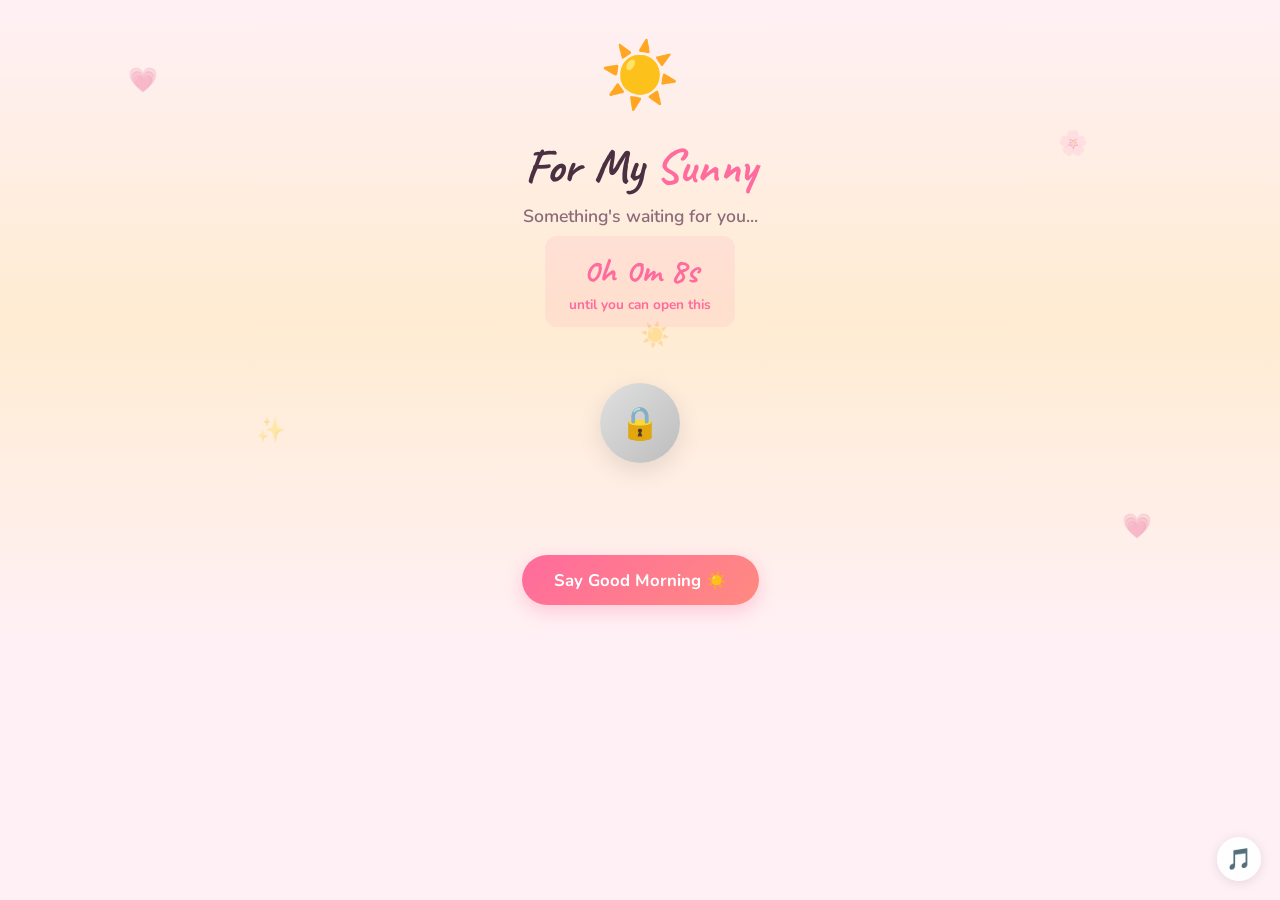
==== commit cba970c8: "Fix: precache only once, fix arrived timestamp" ====
--- a/index.html
+++ b/index.html
@@ -230,6 +230,7 @@
         function finish() {
             bar.style.width = '100%';
             count.textContent = 'All saved 💗';
+            localStorage.setItem('precacheDone', 'true');
             cont.style.opacity = '1';
             cont.style.pointerEvents = 'auto';
             tip.style.opacity = '1';
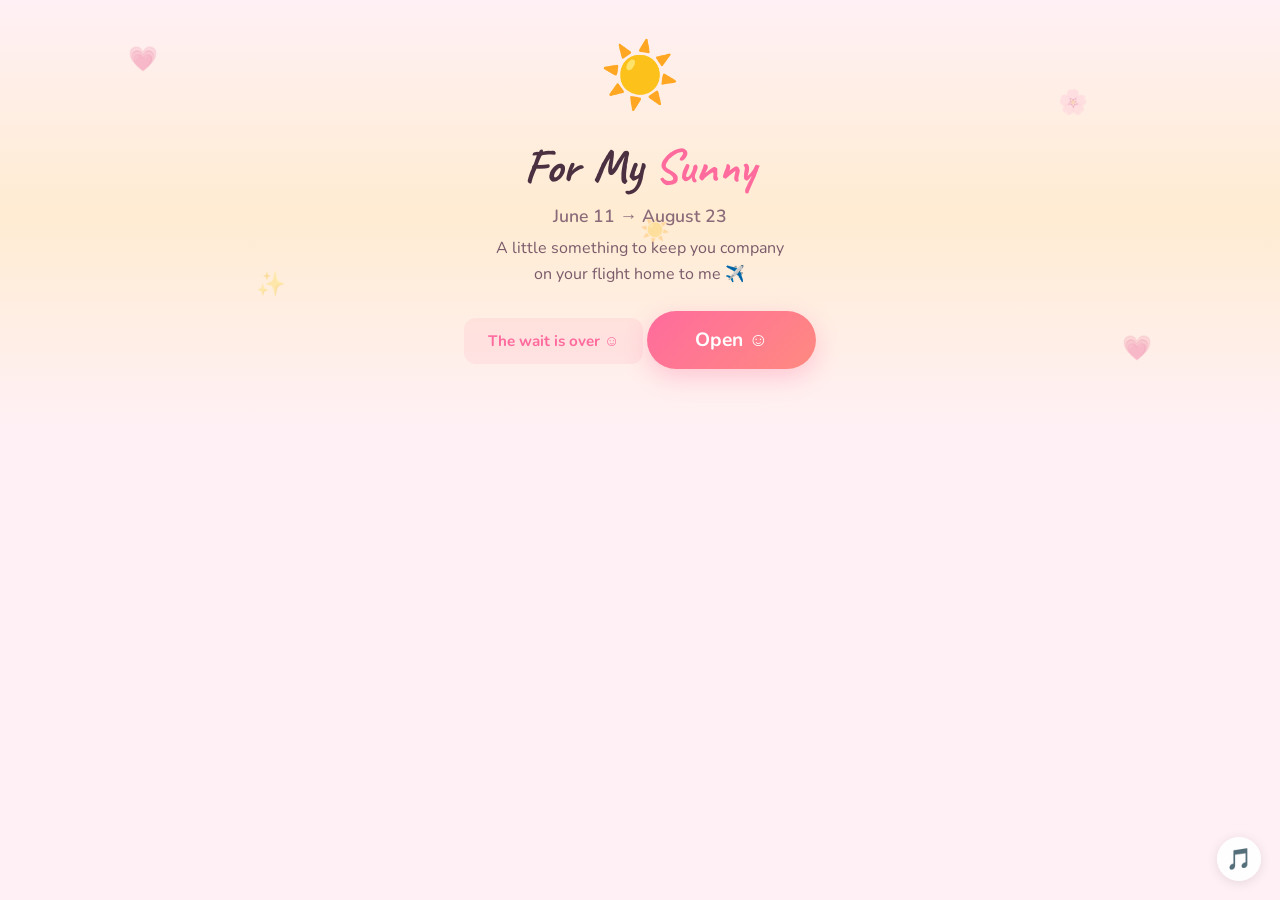
==== commit 38efd637: "Kill precache entirely, no lock" ====
--- a/index.html
+++ b/index.html
@@ -17,17 +17,8 @@
     <link rel="stylesheet" href="styles.css">
 </head>
 <body>
-    <!-- Precache overlay - hidden until timer expires -->
-    <div id="precache-overlay" style="position:fixed;inset:0;z-index:99999;background:linear-gradient(160deg,#fff0f5 0%,#ffe4ee 100%);display:none;flex-direction:column;align-items:center;justify-content:center;text-align:center;padding:1.5rem;font-family:'Nunito',sans-serif;color:#8b5a72;">
-        <div style="font-size:3rem;margin-bottom:0.5rem;animation:float 2.5s ease-in-out infinite;">✈️</div>
-        <h1 style="font-family:'Caveat',cursive;font-size:2rem;color:#ff6b9d;margin:0 0 0.4rem;">Getting everything ready<br>for your flight</h1>
-        <p style="font-size:0.95rem;margin:0.2rem 0;max-width:320px;line-height:1.4;">Saving everything so it works even in airplane mode ☺️</p>
-        <p style="font-size:0.8rem;color:#b784a0;">Make sure you're on wifi 💗</p>
-        <div style="width:260px;max-width:80vw;height:12px;background:#ffd3e2;border-radius:99px;overflow:hidden;margin:1.4rem 0 0.6rem;"><div id="pc-bar" style="height:100%;width:0%;background:linear-gradient(90deg,#ff9ec4,#ff6b9d);border-radius:99px;transition:width 0.25s ease;"></div></div>
-        <div id="pc-count" style="font-size:0.8rem;color:#b784a0;">Starting...</div>
-        <button id="pc-continue" style="margin-top:1.6rem;padding:0.9rem 2.4rem;border:none;border-radius:99px;background:linear-gradient(90deg,#ff9ec4,#ff6b9d);color:#fff;font-size:1.05rem;font-weight:800;font-family:'Nunito',sans-serif;cursor:pointer;opacity:0;pointer-events:none;transition:opacity 0.4s ease;box-shadow:0 8px 20px rgba(255,107,157,0.35);">I'm ready ☺️</button>
-        <div id="pc-tip" style="margin-top:1.4rem;font-size:0.72rem;color:#b784a0;max-width:300px;opacity:0;transition:opacity 0.4s ease;">Tap Share → "Add to Home Screen" to keep it saved 💗</div>
-    </div>
+    <!-- Precache overlay - DISABLED -->
+    <div id="precache-overlay" style="display:none;"></div>
 
     <div class="app">
         <!-- Locked Countdown Page (shows before Aug 23) -->
@@ -244,6 +235,7 @@
             overlay.style.display = 'none';
             document.getElementById('landing').classList.remove('hidden');
             document.body.style.overflow = 'hidden';
+            localStorage.setItem('precacheDone', 'true');
         });
 
         // Run precache
@@ -256,6 +248,12 @@
             });
         }
         function run() {
+            if (localStorage.getItem('precacheDone')) {
+                overlay.style.display = 'none';
+                document.getElementById('landing').classList.remove('hidden');
+                document.body.style.overflow = 'hidden';
+                return;
+            }
             var chain = Promise.resolve();
             ASSETS.forEach(function(url) { chain = chain.then(function() { return step(url); }); });
             chain.then(finish);
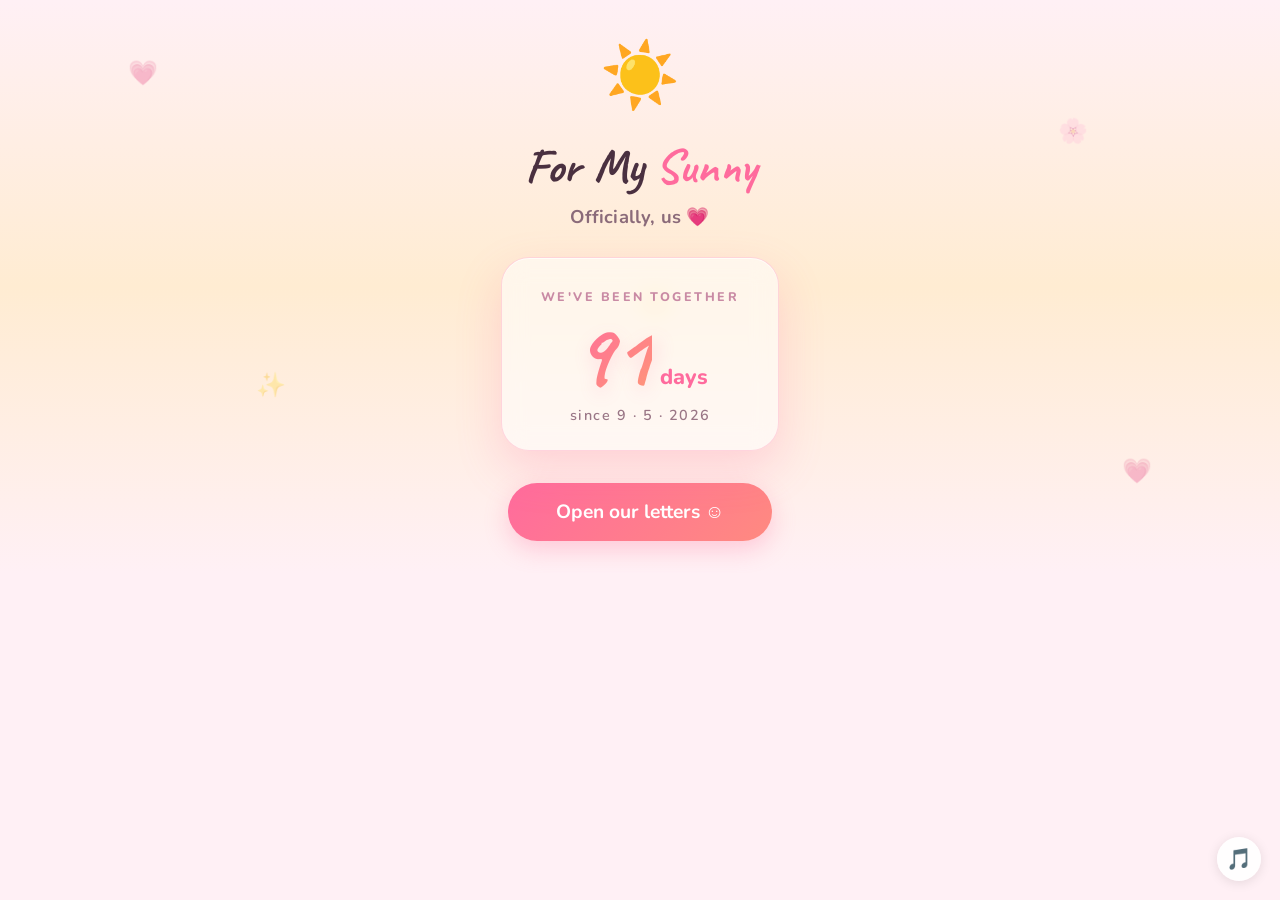
==== commit 2da1118e: "Remove caching" ====
--- a/index.html
+++ b/index.html
@@ -17,9 +17,6 @@
     <link rel="stylesheet" href="styles.css">
 </head>
 <body>
-    <!-- Precache overlay - DISABLED -->
-    <div id="precache-overlay" style="display:none;"></div>
-
     <div class="app">
         <!-- Locked Countdown Page (shows before Aug 23) -->
         <section id="locked-page" class="landing">
@@ -53,12 +50,18 @@
             <div class="landing-content">
                 <div class="sun-icon">☀️</div>
                 <h1 class="landing-title">For My <span class="highlight">Sunny</span></h1>
-                <p class="landing-subtitle">June 11 → August 23</p>
-                <p class="landing-desc">A little something to keep you company on your flight home to me ✈️</p>
-                <div class="countdown-display">
-                    <span id="countdown-text">The wait is over ☺️</span>
+                <p class="landing-subtitle">Officially, us 💗</p>
+
+                <div class="together-card">
+                    <span class="together-eyebrow">We've been together</span>
+                    <div class="together-count">
+                        <span id="together-number">0</span>
+                        <span class="together-unit" id="together-unit">days</span>
+                    </div>
+                    <span class="together-since">since 9 · 5 · 2026</span>
                 </div>
-                <button class="enter-btn" onclick="enterApp()">Open ☺️</button>
+
+                <button class="enter-btn" onclick="enterApp()">Open our letters ☺️</button>
             </div>
             <div class="floating-hearts">
                 <span>💗</span><span>🌸</span><span>✨</span><span>💗</span><span>☀️</span>
@@ -70,7 +73,6 @@
         <section id="envelopes" class="envelopes-section hidden">
             <div class="envelopes-header">
                 <h2>Open When... 💌</h2>
-                <p class="progress-text"><span id="opened-count">0</span> / 15 opened</p>
             </div>
             <div class="envelope-grid">
                 <!-- Envelope cards generated by JS -->
@@ -101,166 +103,21 @@
     <canvas id="confetti-canvas"></canvas>
     <button class="music-btn music-btn-global" id="music-btn-global" onclick="toggleMusic()">🎵</button>
     <audio id="bg-music" src="audio/you-and-me.mp3" preload="auto"></audio>
+    <script>
+        // No more offline caching , she's online now. Clean up any old service
+        // worker + caches left over from the flight (airplane-mode) version.
+        if ('serviceWorker' in navigator) {
+            navigator.serviceWorker.getRegistrations()
+                .then(function (regs) { regs.forEach(function (r) { r.unregister(); }); })
+                .catch(function () {});
+        }
+        if ('caches' in window) {
+            caches.keys()
+                .then(function (keys) { keys.forEach(function (k) { caches.delete(k); }); })
+                .catch(function () {});
+        }
+    </script>
     <script src="confetti.min.js"></script>
     <script src="app.js"></script>
-    <script>
-    (function() {
-        var ROOT = location.href.split('?')[0].split('#')[0];
-        if (!ROOT.endsWith('/')) ROOT = ROOT.substring(0, ROOT.lastIndexOf('/') + 1);
-
-        var REL = [
-            '', 'index.html', 'styles.css', 'app.js', 'confetti.min.js',
-            'audio/you-and-me.mp3', 'audio/second-chance.mp3', 'audio/xiang-jian-ni.mp3',
-            'audio/kc-babe-miss-you-chinese.opus', 'audio/kc-miss-you-chinese.opus',
-            'audio/kc-miss-you-korean-solo.opus', 'audio/kc-youre-cute-mix.opus',
-            'audio/kc-i-really-like-you.opus', 'audio/kc-youre-cute-chinese.opus',
-            'audio/kc-all-i-want-is-you-korean.opus', 'audio/kc-want-to-be-with-you-korean.opus',
-            'audio/kc-think-of-me-tonight-korean.opus', 'audio/kc-thinking-of-you-miss-you-mix.opus',
-            'audio/kc-how-cheer-you-up-korean.opus', 'audio/kc-want-see-pretty-face-korean.opus',
-            'audio/kc-goodnight-miss-you-mix.opus', 'audio/kc-i-dont-like-you-teasing.opus',
-            'audio/kc-my-name-chinese.opus', 'audio/her-babe-youre-cute-korean.opus',
-            'audio/her-are-you-miss-me.opus', 'audio/her-your-voice-sexy.opus',
-            'audio/i-miss-you-long-1.opus', 'audio/im-a-garlic-fail.opus',
-            'audio/you-are-so-beautiful.opus', 'audio/kc-curious-to-see-your-room.opus',
-            'audio/her-what-are-you-gonna-do.opus', 'audio/her-you-did-something-special.opus',
-            'audio/no-im-not-gonna-say-this-to-you.opus', 'audio/i-cant-wait-to-see-you.opus',
-            'photos/violin-headshot.jpg', 'photos/violin-professional.jpg', 'photos/violin-her.jpg',
-            'photos/practice-room.jpg', 'photos/recital-after.jpg', 'photos/mallorca-red-dress.jpg',
-            'photos/ballet.jpg', 'photos/ice-skating.jpg', 'photos/skating-her.jpg',
-            'photos/beach-her.jpg', 'photos/beach-her-2.jpg', 'photos/france-selfie.jpg',
-            'photos/library-pink-skirt.jpg', 'photos/bunny-costume.jpg', 'photos/earrings-pretty.jpg',
-            'photos/her-with-friend.jpg', 'photos/photobooth.jpg', 'photos/changing-room.jpg',
-            'photos/zara-fitting.jpg', 'photos/church-no-crocs.jpg', 'photos/her-crocs.jpg',
-            'photos/bikini-sticker.jpg', 'photos/first-flowers.jpg', 'photos/first-flowers-2.jpg',
-            'photos/austin-begging-sticker.jpg', 'photos/good-morning-spam.jpg', 'photos/cat.jpg',
-            'photos/tulips.jpg', 'photos/smiling-me-fav.jpg', 'photos/smiling-me.jpg',
-            'photos/celebrity-me.jpg', 'photos/photoshoot-short-hair.jpg', 'photos/hokkaido-fav.jpg',
-            'photos/hokkaido-golden-hour.jpg', 'photos/japan-flowers.jpg', 'photos/japan-flowers-2.jpg',
-            'photos/alpaca-flirt.jpg', 'photos/alpaca-2.jpg', 'photos/chongqing-valley.jpg',
-            'photos/chongqing-fog.jpg', 'photos/houston-friends.jpg', 'photos/houston-cool.jpg',
-            'photos/prada-marfa.jpg', 'photos/singapore-hair.jpg', 'photos/silly-chair-sticker.jpg',
-            'photos/onion-apple-sticker.jpg', 'photos/cute-sticker.jpg', 'photos/soft-me.jpg',
-            'photos/car-selfie-nervous.jpg', 'photos/car-white-hat.jpg', 'photos/pimple-patch.jpg',
-            'photos/grandpa-emulate.jpg', 'photos/gym-selfie.jpg', 'photos/gym.jpg',
-            'photos/too-thin-me.jpg', 'photos/big-bend-2.jpg', 'photos/new-york-friends.jpg',
-            'photos/new-york-solo.jpg', 'photos/pre-portland-crew.jpg', 'photos/sapporo-me.jpg',
-            'photos/mt-fuji-morning.jpg', 'photos/stone-hedge-pose.jpg', 'photos/shrimp-cracker.jpg',
-            'photos/kc-cowboy.jpg', 'photos/posing-1.jpg', 'photos/funny-shirt.jpg',
-            'photos/petting-dog.jpg', 'photos/my-seung-cup.jpg', 'photos/misidentified.jpg',
-            'photos/suit.jpg', 'photos/jollibee.jpg', 'photos/drunk-me.jpg',
-            'photos/drunk-me-2.jpg', 'photos/drunk-me-3.jpg',
-            'photos/pimple-patch (2).jpg', 'photos/apple (2).jpg',
-            'photos/neverseen-farm-tomita-road.jpg', 'photos/neverseen-hakodate-road.jpg',
-            'photos/neverseen-photoshoot.jpg', 'photos/neverseen-wedding-suit.jpg',
-            'photos/IMG-20260615-WA0005.jpg', 'photos/IMG-20260615-WA0009.jpg',
-            'photos/IMG-20260622-WA0000.jpg', 'photos/IMG-20260628-WA0015.jpg',
-            'photos/IMG-20260710-WA0008.jpg', 'photos/IMG-20260719-WA0026.jpg',
-            'photos/IMG-20260722-WA0051.jpg', 'photos/IMG-20260722-WA0058.jpg',
-            'photos/IMG-20260723-WA0002.jpg', 'photos/IMG-20260724-WA0017.jpg',
-            'photos/IMG-20260724-WA0020.jpg', 'photos/IMG-20260724-WA0021.jpg',
-            'photos/IMG-20260727-WA0016.jpg', 'photos/IMG-20260727-WA0029.jpg',
-            'photos/IMG-20260806-WA0009.jpg',
-            'photos/bathroom-selfies/hiding-early.jpg', 'photos/bathroom-selfies/hiding-game-og.jpg',
-            'photos/bathroom-selfies/hiding-mentos.jpg', 'photos/bathroom-selfies/hiding-pocket.jpg',
-            'photos/bathroom-selfies/hiding-snacks-ac.jpg', 'photos/bathroom-selfies/hiding-ginger-ale.jpg',
-            'photos/bathroom-selfies/hiding-1a.jpg', 'photos/bathroom-selfies/hiding-1b.jpg',
-            'photos/bathroom-selfies/bathroom.jpg', 'photos/bathroom-selfies/corgi-shirt.jpg',
-            'photos/bathroom-selfies/work-cap-lazy.jpg', 'photos/bathroom-selfies/banana-republic-jacket.jpg',
-            'photos/bathroom-selfies/sticker-no-phone.jpg',
-            'photos/bathroom-selfies/IMG-20260718-WA0016.jpg', 'photos/bathroom-selfies/IMG-20260721-WA0009.jpg',
-            'photos/bathroom-selfies/IMG-20260727-WA0022.jpg', 'photos/bathroom-selfies/IMG-20260803-WA0012.jpg',
-            'photos/bathroom-selfies/IMG-20260810-WA0006.jpg',
-            'photos/when-we-crossed-paths/blue-pond-her.jpg', 'photos/when-we-crossed-paths/blue-pond-me-neverseen.jpg',
-            'photos/when-we-crossed-paths/farm-tomita-sign.jpg', 'photos/when-we-crossed-paths/farm-tomita-icecream-her.jpg',
-            'photos/when-we-crossed-paths/farm-tomita-icecream-me.jpg', 'photos/when-we-crossed-paths/farm-tomita-me.jpg',
-            'photos/young-me/young-me.jpg', 'photos/young-me/young-me-2.jpg',
-            'photos/young-me/young-me-3.jpg', 'photos/young-me/young-helmet-hair.jpg',
-            'photos/young-me/468705505_10162255058956118_8208258873636630024_n.jpg',
-            'photos/young-me/468718678_10161011084771295_487116494207223372_n.jpg',
-            'photos/young-me/468723209_10160970923158668_6326145763655921587_n.jpg',
-            'photos/young-me/468899334_10160970923143668_8167891885083968851_n.jpg',
-            'photos/young-me/471666046_10163387827198825_5978806553597552849_n.jpg',
-            'photos/young-me/472069861_10163444807708825_940960679580851649_n.jpg',
-            'photos/young-me/472140628_10163444815223825_8811205107240185578_n.jpg',
-            'photos/young-me/472214619_10163436296938825_7405157352906314350_n.jpg',
-            'photos/young-me/472362758_10163436271203825_1427688217132313953_n.jpg',
-            'photos/young-me/473811153_10171038217980727_8457052922095860797_n.jpg',
-            'photos/young-me/506483100_24236924085894041_1256038141779289177_n.jpg',
-            'photos/young-me/512674088_10236245910504422_4035963716362512195_n.jpg',
-            'photos/young-me/517038959_10163631183383336_6638570477771188899_n.jpg',
-            'photos/young-me/518042106_10163222202083979_761522986416699815_n.jpg',
-            'photos/young-me/518274393_10161727242823668_2287388036415566234_n.jpg',
-            'photos/young-me/518328143_10161727245098668_7725835088647874436_n.jpg',
-            'photos/young-me/555012185_10240859024956734_4922668475087270280_n.jpg',
-            'photos/young-me/555985330_24729707746640759_3119890568182275540_n.jpg',
-            'photos/young-me/556436687_25110718731853911_4905215372515796107_n.jpg',
-            'photos/young-me/565240731_10238058135062647_7570909868501082626_n.jpg',
-            'stickers/sticker-apple-me.webp', 'stickers/sticker-are-you-kidding.webp',
-            'stickers/sticker-bikini-hair.webp', 'stickers/sticker-cute-me.webp',
-            'stickers/sticker-her-red-dress.webp', 'stickers/sticker-hungry-feed-me.webp',
-            'stickers/sticker-me-no-phone.webp', 'stickers/sticker-puff-hair.webp',
-            'stickers/sticker-send-pictures.webp', 'stickers/sticker-silly-chair-pout.webp',
-            'videos/vid-her-slime.mp4', 'videos/vid-her-skating-fall.mp4',
-            'videos/vid-board-game-voice.mp4', 'videos/vid-birthday.mp4',
-            'videos/vid-hair-styling-sexy.mp4', 'videos/vid-hair-styling-full.mp4',
-            'videos/vid-hair-pimple-patch.mp4', 'videos/vid-korean-encouragement.mp4',
-            'videos/vid-singapore-friends.mp4', 'videos/trying-on.mp4',
-            'videos/trying-on-2.mp4', 'videos/playing-with-hair.mp4',
-            'videos/keyboard.mp4', 'videos/funny-shirt.mp4'
-        ];
-
-        var ASSETS = REL.map(function(r) { return ROOT + r; });
-        ASSETS.push(location.href.split('?')[0].split('#')[0]);
-
-        var bar = document.getElementById('pc-bar');
-        var count = document.getElementById('pc-count');
-        var cont = document.getElementById('pc-continue');
-        var tip = document.getElementById('pc-tip');
-        var overlay = document.getElementById('precache-overlay');
-
-        function finish() {
-            bar.style.width = '100%';
-            count.textContent = 'All saved 💗';
-            localStorage.setItem('precacheDone', 'true');
-            cont.style.opacity = '1';
-            cont.style.pointerEvents = 'auto';
-            tip.style.opacity = '1';
-            // Preload all images into browser memory
-            REL.forEach(function(r) {
-                if (r.match(/\.(jpg|webp)$/i)) { var img = new Image(); img.src = ROOT + r; }
-            });
-        }
-
-        cont.addEventListener('click', function() {
-            overlay.style.display = 'none';
-            document.getElementById('landing').classList.remove('hidden');
-            document.body.style.overflow = 'hidden';
-            localStorage.setItem('precacheDone', 'true');
-        });
-
-        // Run precache
-        var total = ASSETS.length, done = 0;
-        function step(url) {
-            return fetch(url).then(function(){ }).catch(function(){}).then(function() {
-                done++;
-                bar.style.width = Math.round((done/total)*100) + '%';
-                count.textContent = 'Saving... ' + done + ' / ' + total;
-            });
-        }
-        function run() {
-            if (localStorage.getItem('precacheDone')) {
-                overlay.style.display = 'none';
-                document.getElementById('landing').classList.remove('hidden');
-                document.body.style.overflow = 'hidden';
-                return;
-            }
-            var chain = Promise.resolve();
-            ASSETS.forEach(function(url) { chain = chain.then(function() { return step(url); }); });
-            chain.then(finish);
-        }
-        // Don't run automatically - wait for showPrecache() to call window.runPrecache()
-        window.runPrecache = run;
-    })();
-    </script>
 </body>
 </html>
--- a/styles.css
+++ b/styles.css
@@ -80,10 +80,76 @@
 }
 
 .landing-subtitle {
-    font-size: 1.1rem;
+    font-size: 1.15rem;
     color: #8b6b7a;
+    font-weight: 700;
+    letter-spacing: 0.2px;
+    margin-bottom: 1.75rem;
+}
+
+/* ---- "Days together" hero card ---- */
+.together-card {
+    position: relative;
+    display: flex;
+    flex-direction: column;
+    align-items: center;
+    gap: 0.35rem;
+    padding: 1.9rem 2.4rem 1.6rem;
+    margin: 0 auto 2rem;
+    max-width: 320px;
+    background: rgba(255, 255, 255, 0.55);
+    border: 1px solid rgba(255, 107, 157, 0.25);
+    border-radius: 28px;
+    box-shadow: 0 18px 45px rgba(255, 107, 157, 0.22), inset 0 1px 0 rgba(255, 255, 255, 0.7);
+    -webkit-backdrop-filter: blur(12px);
+    backdrop-filter: blur(12px);
+    animation: cardRise 0.9s cubic-bezier(0.16, 1, 0.3, 1) both;
+}
+
+.together-eyebrow {
+    font-size: 0.78rem;
+    font-weight: 800;
+    letter-spacing: 2.5px;
+    text-transform: uppercase;
+    color: #c98aa4;
+}
+
+.together-count {
+    display: flex;
+    align-items: baseline;
+    justify-content: center;
+    gap: 0.5rem;
+    line-height: 1;
+}
+
+.together-count #together-number {
+    font-family: 'Caveat', cursive;
+    font-size: 5.5rem;
+    font-weight: 700;
+    background: linear-gradient(135deg, #ff6b9d, #ff9a76);
+    -webkit-background-clip: text;
+    background-clip: text;
+    -webkit-text-fill-color: transparent;
+    text-shadow: 0 6px 18px rgba(255, 107, 157, 0.18);
+    animation: pulse 2.4s ease-in-out infinite;
+}
+
+.together-unit {
+    font-size: 1.35rem;
+    font-weight: 800;
+    color: #ff6b9d;
+}
+
+.together-since {
+    font-size: 0.9rem;
     font-weight: 600;
-    margin-bottom: 0.5rem;
+    letter-spacing: 1.5px;
+    color: #9a7686;
+}
+
+@keyframes cardRise {
+    from { opacity: 0; transform: translateY(24px) scale(0.96); }
+    to { opacity: 1; transform: translateY(0) scale(1); }
 }
 
 .landing-desc {
